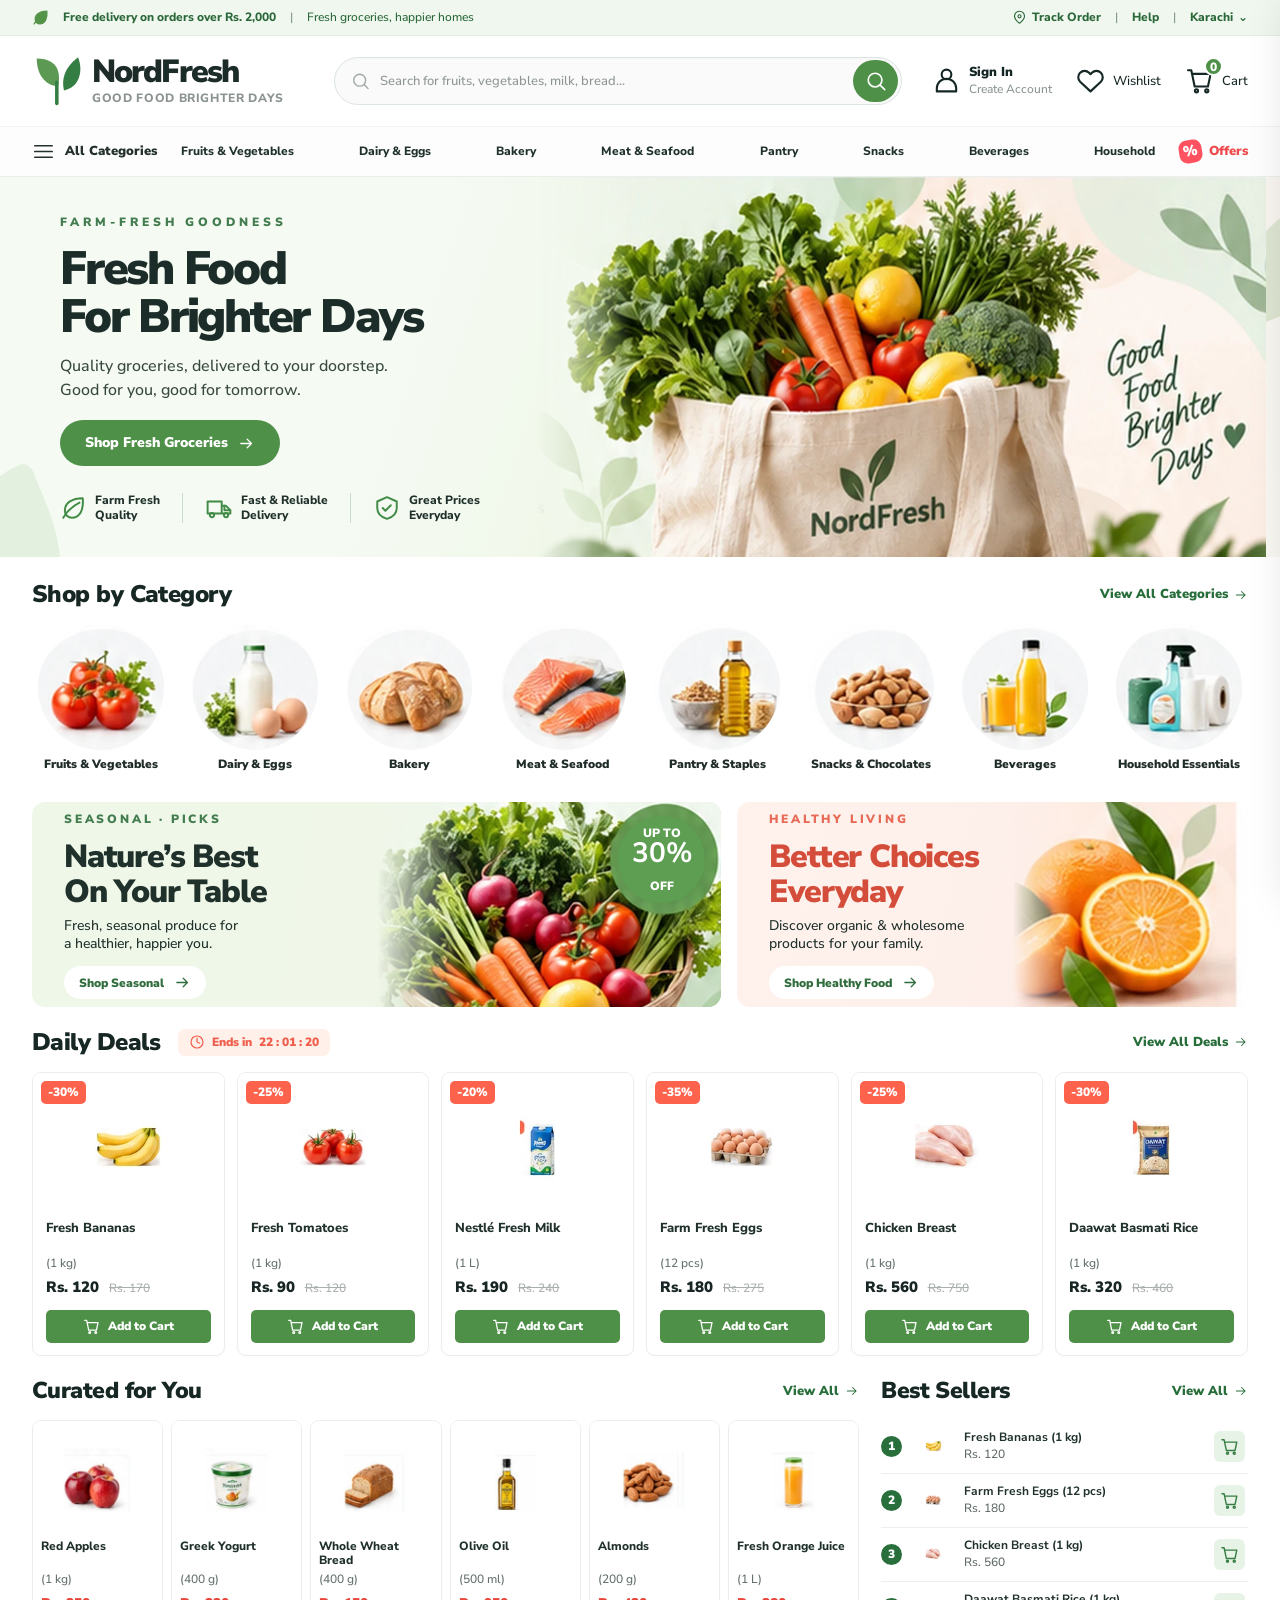
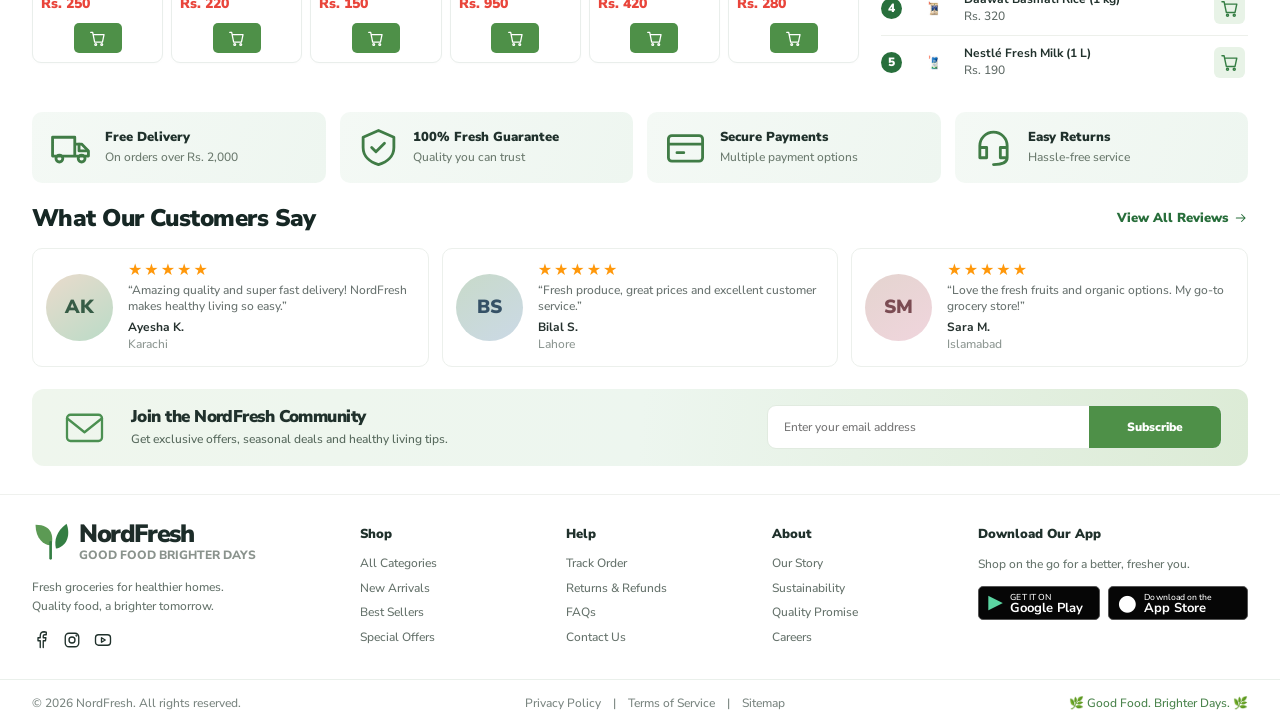
==== index.html @ 6bc69e25 "Add NordFresh polished 3-page storefront with assets" ====
<!DOCTYPE html>

<html lang="en">
<head>
<meta charset="utf-8"/>
<meta content="width=device-width, initial-scale=1" name="viewport"/>
<meta content="#f8fbf7" name="theme-color"/>
<meta content="NordFresh — beautifully fresh groceries for brighter days. A responsive grocery store homepage demo." name="description"/>
<title>NordFresh — Good Food, Brighter Days</title>
<link href="https://fonts.googleapis.com" rel="preconnect"/>
<link crossorigin="" href="https://fonts.gstatic.com" rel="preconnect"/>
<link href="https://fonts.googleapis.com/css2?family=Nunito+Sans:wght@400;500;600;700;800;900&amp;display=swap" rel="stylesheet"/>
<link as="image" href="assets/hero-produce.webp" rel="preload" type="image/webp"/>
<link href="styles.css" rel="stylesheet"/>
<script defer="" src="catalog.js"></script><script defer="" src="app.js"></script>
<link href="storefront.css" rel="stylesheet"/></head>
<body>
<!-- Reusable icons: no external icon library, minimal runtime weight -->
<svg aria-hidden="true" class="svg-defs" xmlns="http://www.w3.org/2000/svg">
<symbol id="i-leaf" viewbox="0 0 24 24"><path d="M21 3c-9.5 0-16.5 4-16.5 11.5A6.5 6.5 0 0 0 11 21C18.5 21 22 13.5 21 3Z"></path><path d="M3 21c4-7 9-11 15-14"></path></symbol>
<symbol id="i-search" viewbox="0 0 24 24"><circle cx="11" cy="11" r="7.5"></circle><path d="m16.5 16.5 5 5"></path></symbol>
<symbol id="i-cart" viewbox="0 0 24 24"><path d="M2.5 3.5h2.7L8 17h11l2.2-10.5H5.9"></path><circle cx="9.5" cy="20.5" r="1.3"></circle><circle cx="18" cy="20.5" r="1.3"></circle></symbol>
<symbol id="i-user" viewbox="0 0 24 24"><circle cx="12" cy="7" r="4"></circle><path d="M4 21v-2.5a8 8 0 0 1 16 0V21H4Z"></path></symbol>
<symbol id="i-pin" viewbox="0 0 24 24"><path d="M20 10c0 5-8 11.5-8 11.5S4 15 4 10a8 8 0 1 1 16 0Z"></path><circle cx="12" cy="10" r="2.5"></circle></symbol>
<symbol id="i-heart" viewbox="0 0 24 24"><path d="M20.6 5.6a5.2 5.2 0 0 0-7.4 0L12 6.8l-1.2-1.2a5.2 5.2 0 0 0-7.4 7.4L12 21l8.6-8a5.2 5.2 0 0 0 0-7.4Z"></path></symbol>
<symbol id="i-menu" viewbox="0 0 24 24"><path d="M3 6h18M3 12h18M3 18h18"></path></symbol>
<symbol id="i-truck" viewbox="0 0 24 24"><path d="M1.5 6h13v11h-13zM14.5 10h4l4 4v3h-8z"></path><circle cx="5.5" cy="18.5" r="2"></circle><circle cx="18.5" cy="18.5" r="2"></circle><path d="M17 10v4h5"></path></symbol>
<symbol id="i-shield" viewbox="0 0 24 24"><path d="M12 2 21 6v6c0 5-3.8 8.5-9 10-5.2-1.5-9-5-9-10V6Z"></path><path d="m8 12 2.5 2.5 5-5"></path></symbol>
<symbol id="i-credit" viewbox="0 0 24 24"><rect height="15" rx="2" width="20" x="2" y="5"></rect><path d="M2 10h20m-15 5h4"></path></symbol>
<symbol id="i-headset" viewbox="0 0 24 24"><path d="M4 13V11a8 8 0 0 1 16 0v2M4 13v5h4v-6H5a1 1 0 0 0-1 1ZM20 13v5h-4v-6h3a1 1 0 0 1 1 1ZM20 18c0 3-4 4-8 4"></path></symbol>
<symbol id="i-clock" viewbox="0 0 24 24"><circle cx="12" cy="12" r="9"></circle><path d="M12 6v6l4 2"></path></symbol>
<symbol id="i-mail" viewbox="0 0 24 24"><rect height="15" rx="2" width="20" x="2" y="5"></rect><path d="m2 7 10 8 10-8"></path></symbol>
<symbol id="i-arrow" viewbox="0 0 24 24"><path d="M4 12h15m-6-6 6 6-6 6"></path></symbol>
<symbol id="i-close" viewbox="0 0 24 24"><path d="M5 5 19 19M19 5 5 19"></path></symbol>
<symbol id="i-minus" viewbox="0 0 24 24"><path d="M5 12h14"></path></symbol>
<symbol id="i-plus" viewbox="0 0 24 24"><path d="M5 12h14M12 5v14"></path></symbol>
<symbol id="i-facebook" viewbox="0 0 24 24"><path d="M15 22v-9h3l.5-4H15V6.8c0-1.2.4-1.8 1.9-1.8H19V1.4A23 23 0 0 0 16.2 1C13 1 11 2.9 11 6.5V9H8v4h3v9"></path></symbol>
<symbol id="i-instagram" viewbox="0 0 24 24"><rect height="18" rx="5" width="18" x="3" y="3"></rect><circle cx="12" cy="12" r="4"></circle><circle cx="18" cy="6" r=".6"></circle></symbol>
<symbol id="i-play" viewbox="0 0 24 24"><rect height="14" rx="4" width="20" x="2" y="5"></rect><path d="m10 9 5 3-5 3Z"></path></symbol>
<symbol id="i-grid" viewbox="0 0 24 24"><rect height="7" rx="1" width="7" x="3" y="3"></rect><rect height="7" rx="1" width="7" x="14" y="3"></rect><rect height="7" rx="1" width="7" x="3" y="14"></rect><rect height="7" rx="1" width="7" x="14" y="14"></rect></symbol><symbol id="i-list" viewbox="0 0 24 24"><path d="M8 6h13M8 12h13M8 18h13M3 6h.1M3 12h.1M3 18h.1"></path></symbol><symbol id="i-filter" viewbox="0 0 24 24"><path d="M4 6h16M7 12h10M10 18h4"></path></symbol><symbol id="i-chevron" viewbox="0 0 24 24"><path d="m9 6 6 6-6 6"></path></symbol><symbol id="i-star" viewbox="0 0 24 24"><path d="m12 2 3.1 6.3 7 1-5.1 5 1.2 7-6.2-3.3-6.2 3.3 1.2-7-5.1-5 7-1Z"></path></symbol><symbol id="i-check" viewbox="0 0 24 24"><path d="m4 12 5 5L20 6"></path></symbol><symbol id="i-package" viewbox="0 0 24 24"><path d="m3 7 9-4 9 4v10l-9 4-9-4V7Zm0 0 9 4 9-4m-9 4v10"></path></symbol><symbol id="i-share" viewbox="0 0 24 24"><circle cx="18" cy="5" r="2"></circle><circle cx="6" cy="12" r="2"></circle><circle cx="18" cy="19" r="2"></circle><path d="m8 11 8-5M8 13l8 5"></path></symbol><symbol id="i-sparkle" viewbox="0 0 24 24"><path d="m12 2 1.8 6.2L20 10l-6.2 1.8L12 18l-1.8-6.2L4 10l6.2-1.8L12 2Zm7 13 .9 2.1L22 18l-2.1.9L19 21l-.9-2.1L16 18l2.1-.9Z"></path></symbol><symbol id="i-rotate" viewbox="0 0 24 24"><path d="M20 7V3l-3 3a9 9 0 1 0 3 7M20 3v6h-6"></path></symbol></svg>
<a class="skip-link" href="#main">Skip to main content</a>
<div class="announcement">
<div class="wrap announcement-inner">
<div class="announce-message"><svg class="ico leaf-solid"><use href="#i-leaf"></use></svg><strong>Free delivery on orders over Rs. 2,000</strong><span class="top-divider">|</span><span class="announcement-extra">Fresh groceries, happier homes</span></div>
<div class="announce-links"><a data-demo="Order tracking" href="#"> <svg class="ico small"><use href="#i-pin"></use></svg> Track Order</a><span>|</span><a data-demo="Help centre" href="#">Help</a><span>|</span><button class="text-control" id="cityButton" type="button">Karachi <span aria-hidden="true">⌄</span></button></div>
</div>
</div>
<header class="site-header" id="top">
<div class="wrap main-header">
<a aria-label="NordFresh home" class="brand" href="index.html">
<span aria-hidden="true" class="brand-symbol"><svg class="brand-leaf one" viewbox="0 0 44 44"><path d="M4 3C24 3 24 18 22 26 15 27 4 20 4 3Z" fill="#5c9a54"></path><path d="M39 2C27 11 25 21 27 30 39 28 44 15 39 2Z" fill="#347e43"></path><path d="M21 23v18" stroke="#347e43" stroke-linecap="round" stroke-width="3"></path></svg></span>
<span class="brand-type"><span class="brand-name">Nord<span>Fresh</span></span><small>GOOD FOOD BRIGHTER DAYS</small></span>
</a>
<form class="header-search" id="searchForm" role="search"><svg class="ico search-prefix"><use href="#i-search"></use></svg><input aria-label="Search products" autocomplete="off" id="searchInput" placeholder="Search for fruits, vegetables, milk, bread..." type="search"/><button aria-label="Search" type="submit"><svg class="ico"><use href="#i-search"></use></svg></button></form>
<div class="header-actions">
<button class="account-action" data-demo="Sign in" type="button"><svg class="ico"><use href="#i-user"></use></svg><span><strong>Sign In</strong><small>Create Account</small></span></button>
<button class="account-action wishlist-action" id="wishlistButton" type="button"><svg class="ico"><use href="#i-heart"></use></svg><span>Wishlist</span></button>
<button aria-label="Open shopping cart" class="account-action cart-action" id="openCart" type="button"><span class="cart-icon-wrap"><svg class="ico"><use href="#i-cart"></use></svg><span class="cart-count" id="cartCount">0</span></span><span>Cart</span></button>
</div>
</div>
<nav aria-label="Main navigation" class="nav-strip">
<div class="wrap nav-content">
<button aria-expanded="false" class="nav-category" id="categoryToggle" type="button"><svg class="ico"><use href="#i-menu"></use></svg> All Categories</button>
<div class="nav-links"><a href="shop.html?category=fruits">Fruits &amp; Vegetables</a><a href="shop.html?category=dairy">Dairy &amp; Eggs</a><a href="shop.html?category=bakery">Bakery</a><a href="shop.html?category=seafood">Meat &amp; Seafood</a><a href="shop.html?category=pantry">Pantry</a><a href="shop.html?category=snacks">Snacks</a><a href="shop.html?category=beverages">Beverages</a><a href="shop.html?category=household">Household</a></div>
<a class="offers-link" href="shop.html?sort=discount"><span class="offer-flower">%</span> Offers</a>
</div>
<div class="category-popover wrap" hidden="" id="categoryPopover"><div class="popover-list" id="popoverCategoryList"></div></div>
</nav>
</header>
<main id="main">
<section aria-label="Fresh groceries delivered to your door" class="hero">
<div class="wrap hero-inner">
<div aria-hidden="true" class="hero-decoration decoration-left"></div>
<div class="hero-copy"><p class="eyebrow">FARM-FRESH GOODNESS</p><h1>Fresh Food<br/>For Brighter Days</h1><p class="hero-description">Quality groceries, delivered to your doorstep.<br/>Good for you, good for tomorrow.</p><a class="btn btn-primary hero-cta" href="shop.html">Shop Fresh Groceries <svg class="ico"><use href="#i-arrow"></use></svg></a>
<div class="hero-benefits"><div><svg class="ico green"><use href="#i-leaf"></use></svg><span>Farm Fresh<br/>Quality</span></div><div><svg class="ico green"><use href="#i-truck"></use></svg><span>Fast &amp; Reliable<br/>Delivery</span></div><div><svg class="ico green"><use href="#i-shield"></use></svg><span>Great Prices<br/>Everyday</span></div></div>
</div>
<div class="hero-photo"><img alt="Reusable NordFresh grocery bag overflowing with fresh vegetables and fruits" decoding="async" fetchpriority="high" height="556" src="assets/hero-produce.webp" width="1102"/></div>
<div aria-hidden="true" class="hero-decoration decoration-right"></div>
</div>
</section>
<section class="section categories-section wrap reveal" id="categories"><div class="section-title"><h2>Shop by Category</h2><a class="view-all" href="shop.html" id="viewCategories">View All Categories <svg class="ico"><use href="#i-arrow"></use></svg></a></div><div class="categories-grid" id="categoriesGrid"></div></section>
<section aria-label="Special offers" class="wrap promo-grid section reveal">
<a class="promo promo-seasonal" data-filter="vegetables" href="shop.html?category=fruits"><div class="promo-words"><span class="eyebrow">SEASONAL · PICKS</span><h2>Nature’s Best<br/>On Your Table</h2><p>Fresh, seasonal produce for<br/>a healthier, happier you.</p><span class="btn btn-light">Shop Seasonal <svg class="ico"><use href="#i-arrow"></use></svg></span></div><img alt="Basket of fresh vegetables" decoding="async" height="364" loading="lazy" src="assets/promo-greens.webp" width="548"/><span class="discount-seal">UP TO<br/><strong>30%</strong><br/>OFF</span></a>
<a class="promo promo-healthy" data-filter="fruits" href="shop.html?category=fruits"><div class="promo-words"><span class="eyebrow">HEALTHY LIVING</span><h2>Better Choices<br/>Everyday</h2><p>Discover organic &amp; wholesome<br/>products for your family.</p><span class="btn btn-light">Shop Healthy Food <svg class="ico"><use href="#i-arrow"></use></svg></span></div><img alt="Fresh oranges with leaves" decoding="async" height="342" loading="lazy" src="assets/promo-citrus.webp" width="364"/></a>
</section>
<section class="wrap section deals-section reveal" id="deals"><div class="section-title deals-title"><div class="title-with-timer"><h2>Daily Deals</h2><span class="countdown"><svg class="ico"><use href="#i-clock"></use></svg> Ends in <span id="timer">12 : 34 : 56</span></span></div><a class="view-all" href="shop.html?sort=discount" id="showAllDeals">View All Deals <svg class="ico"><use href="#i-arrow"></use></svg></a></div><p class="search-feedback" hidden="" id="searchFeedback" role="status"></p><div class="products-grid" id="dealsGrid"></div><div class="empty-state" hidden="" id="noDeals">No products found. Try a different search or category.</div></section>
<section class="wrap section discovery-section reveal" id="featured"><div class="recommended-column"><div class="section-title"><h2>Curated for You</h2><a class="view-all" href="shop.html?sort=popular" id="showAllRecommended">View All <svg class="ico"><use href="#i-arrow"></use></svg></a></div><div class="recommended-grid" id="recommendedGrid"></div></div><div class="sellers-column"><div class="section-title"><h2>Best Sellers</h2><a class="view-all" href="#featured">View All <svg class="ico"><use href="#i-arrow"></use></svg></a></div><div class="seller-list" id="bestSellers"></div></div></section>
<section aria-label="Why shop with us" class="wrap features-grid section reveal"><div class="feature"><svg class="ico"><use href="#i-truck"></use></svg><div><strong>Free Delivery</strong><span>On orders over Rs. 2,000</span></div></div><div class="feature"><svg class="ico"><use href="#i-shield"></use></svg><div><strong>100% Fresh Guarantee</strong><span>Quality you can trust</span></div></div><div class="feature"><svg class="ico"><use href="#i-credit"></use></svg><div><strong>Secure Payments</strong><span>Multiple payment options</span></div></div><div class="feature"><svg class="ico"><use href="#i-headset"></use></svg><div><strong>Easy Returns</strong><span>Hassle-free service</span></div></div></section>
<section class="wrap section reviews-section reveal"><div class="section-title"><h2>What Our Customers Say</h2><a class="view-all" data-demo="Reviews" href="#reviews">View All Reviews <svg class="ico"><use href="#i-arrow"></use></svg></a></div><div class="reviews-grid" id="reviews"><article class="review-card"><div class="review-avatar avatar-one">AK</div><div><div aria-label="5 out of 5 stars" class="stars">★★★★★</div><p>“Amazing quality and super fast delivery! NordFresh makes healthy living so easy.”</p><strong>Ayesha K.</strong><small>Karachi</small></div></article><article class="review-card"><div class="review-avatar avatar-two">BS</div><div><div aria-label="5 out of 5 stars" class="stars">★★★★★</div><p>“Fresh produce, great prices and excellent customer service.”</p><strong>Bilal S.</strong><small>Lahore</small></div></article><article class="review-card"><div class="review-avatar avatar-three">SM</div><div><div aria-label="5 out of 5 stars" class="stars">★★★★★</div><p>“Love the fresh fruits and organic options. My go-to grocery store!”</p><strong>Sara M.</strong><small>Islamabad</small></div></article></div></section>
<section aria-labelledby="subscribeHeading" class="wrap subscribe-section section reveal"><div class="subscribe-illustration"><svg class="ico"><use href="#i-mail"></use></svg></div><div class="subscribe-text"><h2 id="subscribeHeading">Join the NordFresh Community</h2><p>Get exclusive offers, seasonal deals and healthy living tips.</p></div><form class="subscribe-form" id="newsletterForm"><label class="sr-only" for="newsletterEmail">Your email address</label><input id="newsletterEmail" placeholder="Enter your email address" required="" type="email"/><button class="btn btn-primary" type="submit">Subscribe</button></form></section>
</main>
<footer class="site-footer"><div class="wrap footer-main"><div class="footer-about"><a class="brand footer-brand" href="index.html"><span aria-hidden="true" class="brand-symbol"><svg viewbox="0 0 44 44"><path d="M4 3C24 3 24 18 22 26 15 27 4 20 4 3Z" fill="#5c9a54"></path><path d="M39 2C27 11 25 21 27 30 39 28 44 15 39 2Z" fill="#347e43"></path><path d="M21 23v18" stroke="#347e43" stroke-linecap="round" stroke-width="3"></path></svg></span><span class="brand-type"><span class="brand-name">Nord<span>Fresh</span></span><small>GOOD FOOD BRIGHTER DAYS</small></span></a><p>Fresh groceries for healthier homes.<br/>Quality food, a brighter tomorrow.</p><div class="social-links"><a aria-label="Facebook" data-demo="Facebook" href="#"><svg class="ico"><use href="#i-facebook"></use></svg></a><a aria-label="Instagram" data-demo="Instagram" href="#"><svg class="ico"><use href="#i-instagram"></use></svg></a><a aria-label="YouTube" data-demo="YouTube" href="#"><svg class="ico"><use href="#i-play"></use></svg></a></div></div><div class="footer-col"><h3>Shop</h3><a href="shop.html">All Categories</a><a href="shop.html">New Arrivals</a><a href="shop.html">Best Sellers</a><a href="shop.html">Special Offers</a></div><div class="footer-col"><h3>Help</h3><a data-demo="Track order" href="#">Track Order</a><a data-demo="Returns and refunds" href="#">Returns &amp; Refunds</a><a data-demo="FAQs" href="#">FAQs</a><a data-demo="Contact" href="#">Contact Us</a></div><div class="footer-col"><h3>About</h3><a data-demo="Our story" href="#">Our Story</a><a data-demo="Sustainability" href="#">Sustainability</a><a data-demo="Quality promise" href="#">Quality Promise</a><a data-demo="Careers" href="#">Careers</a></div><div class="footer-col footer-app"><h3>Download Our App</h3><p>Shop on the go for a better, fresher you.</p><div class="store-badges"><a data-demo="Google Play" href="#"><span class="badge-play">▶</span><span><small>GET IT ON</small><strong>Google Play</strong></span></a><a data-demo="App Store" href="#"><span class="badge-apple">●</span><span><small>Download on the</small><strong>App Store</strong></span></a></div></div></div><div class="footer-bottom"><div class="wrap"><span>© 2026 NordFresh. All rights reserved.</span><div><a data-demo="Privacy policy" href="#">Privacy Policy</a><span>|</span><a data-demo="Terms of service" href="#">Terms of Service</a><span>|</span><a data-demo="Sitemap" href="#">Sitemap</a></div><span class="footer-tagline">🌿 Good Food. Brighter Days. 🌿</span></div></div></footer>
<nav aria-label="Quick navigation" class="mobile-bottom-nav"><a href="index.html"><svg class="ico"><use href="#i-leaf"></use></svg><span>Home</span></a><a href="shop.html"><svg class="ico"><use href="#i-menu"></use></svg><span>Shop</span></a><button id="mobileCart" type="button"><svg class="ico"><use href="#i-cart"></use></svg><span>Cart</span></button><button data-demo="Account" type="button"><svg class="ico"><use href="#i-user"></use></svg><span>Account</span></button></nav>
<div class="drawer-overlay" hidden="" id="cartBackdrop"></div>
<aside aria-hidden="true" aria-labelledby="cartDrawerTitle" aria-modal="true" class="cart-drawer" id="cartDrawer" role="dialog"><div class="drawer-header"><h2 id="cartDrawerTitle">Your Cart <span id="drawerCount">(0)</span></h2><button aria-label="Close cart" id="closeCart" type="button"><svg class="ico"><use href="#i-close"></use></svg></button></div><div class="drawer-items" id="cartItems"></div><div class="drawer-footer"><div class="subtotal"><span>Subtotal</span><strong id="cartSubtotal">Rs. 0</strong></div><p>Shipping calculated at checkout.</p><button class="btn btn-primary" id="checkoutButton" type="button">Proceed to Checkout <svg class="ico"><use href="#i-arrow"></use></svg></button></div></aside>
<div aria-live="polite" class="toast" id="toast" role="status"></div>
</body>
</html>
---- styles.css ----
:root{--green:#4e9048;--green-dark:#276d39;--deep:#142724;--text:#20312c;--muted:#67726e;--line:#e7ece8;--mint:#edf7ee;--pale:#f5faf4;--orange:#ec5945;--shadow:0 5px 22px rgba(22,48,33,.055);--radius:12px;--wrap:1340px}
*,*::before,*::after{box-sizing:border-box}html{scroll-behavior:smooth;scroll-padding-top:125px}body{margin:0;font-family:'Nunito Sans',Inter,ui-sans-serif,system-ui,-apple-system,'Segoe UI',sans-serif;color:var(--text);background:#fff;font-size:14px;font-weight:500;line-height:1.4;-webkit-font-smoothing:antialiased}img,svg{display:block}img{max-width:100%;height:auto}a{text-decoration:none;color:inherit}button,input{font:inherit}button{cursor:pointer}button:disabled{cursor:not-allowed;opacity:.6}a,button,input{-webkit-tap-highlight-color:transparent}a:focus-visible,button:focus-visible,input:focus-visible{outline:3px solid #8bbd83;outline-offset:3px}h1,h2,h3,p{margin:0}h1,h2,h3{line-height:1.13}h2{letter-spacing:-.55px}.wrap{width:min(var(--wrap),calc(100% - 64px));margin-inline:auto}.svg-defs{position:absolute;width:0;height:0;overflow:hidden}.ico{width:22px;height:22px;fill:none;stroke:currentColor;stroke-width:1.8;stroke-linecap:round;stroke-linejoin:round;flex-shrink:0}.ico.small{width:15px;height:15px}.sr-only{position:absolute!important;width:1px!important;height:1px!important;padding:0!important;margin:-1px!important;overflow:hidden!important;clip:rect(0,0,0,0)!important;white-space:nowrap!important;border:0!important}.skip-link{position:absolute;left:12px;top:-80px;background:white;color:var(--green-dark);padding:10px;z-index:120}.skip-link:focus{top:12px}.btn{display:inline-flex;align-items:center;justify-content:center;gap:10px;min-height:42px;padding:10px 18px;border:0;border-radius:10px;font-size:14px;font-weight:900;transition:background .22s,transform .22s,box-shadow .22s;white-space:nowrap}.btn:hover{transform:translateY(-2px);box-shadow:0 7px 19px #347e4325}.btn .ico{width:17px;height:17px}.btn-primary{background:var(--green);color:white}.btn-primary:hover{background:#367a3b}.btn-light{background:#fff;color:#316d3d}.btn-light:hover{background:#f6fff4}.section{margin-top:22px}.section-title{display:flex;align-items:center;justify-content:space-between;gap:15px;margin-bottom:16px}.section-title h2{font-size:24px;font-weight:900;color:#162724}.view-all{display:inline-flex;align-items:center;gap:6px;font-size:13px;font-weight:900;color:#286e3b;white-space:nowrap}.view-all:hover{color:var(--orange)}.view-all .ico{width:14px;height:14px}
/* Slim announcement bar */
.announcement{background:#eff7ee;border-bottom:1px solid #e3eee3;color:#2b6839;font-size:12px;min-height:35px}.announcement-inner{min-height:35px;display:flex;align-items:center;justify-content:space-between;gap:15px}.announce-message,.announce-links{display:flex;align-items:center;gap:14px}.announcement .ico.leaf-solid{fill:#549448;stroke:#549448;width:17px;height:17px}.announce-message strong{font-weight:800}.top-divider,.announce-links>span{color:#81958a}.announce-links a,.announce-links button{display:inline-flex;align-items:center;gap:5px;font-size:12px;font-weight:800}.announce-links a:hover{color:#103d21}.text-control{padding:0;border:0;background:none;color:inherit}
/* Header */
.site-header{position:relative;z-index:20;background:#fff}.main-header{display:grid;grid-template-columns:272px minmax(280px,1fr) 316px;align-items:center;gap:30px;min-height:90px}.brand{display:inline-flex;align-items:center;gap:8px;white-space:nowrap;max-width:max-content}.brand-symbol{display:block;width:52px;height:52px;flex:0 0 52px}.brand-symbol svg{width:100%;height:100%}.brand-type{display:flex;flex-direction:column;gap:2px}.brand-name{font-weight:900;letter-spacing:-1.9px;color:#1e2c29;font-size:32px;line-height:1}.brand-name span{color:#1c2c29}.brand-type small{font-size:12px;font-weight:800;letter-spacing:.65px;color:#8a938d}.header-search{height:48px;display:flex;align-items:center;border:1px solid #dde5e0;background:#f9faf9;border-radius:30px;padding-left:16px;box-shadow:inset 0 1px 2px #00000005}.header-search:focus-within{border-color:#83b17d;box-shadow:0 0 0 3px #8bbd8325}.header-search .search-prefix{color:#a2aca6;width:19px}.header-search input{flex:1;min-width:0;width:100%;border:0;outline:0;background:transparent;padding:0 10px;color:var(--deep);font-size:13px}.header-search input::placeholder{color:#8e9693}.header-search button{width:45px;height:42px;margin-right:3px;border:0;background:var(--green);color:#fff;border-radius:25px;display:grid;place-items:center;transition:background .2s}.header-search button:hover{background:var(--green-dark)}.header-actions{display:flex;align-items:center;justify-content:flex-end;gap:24px}.account-action{display:inline-flex;align-items:center;gap:8px;border:0;background:none;color:#142725;padding:8px 0;font-size:13px;white-space:nowrap}.account-action>.ico,.cart-icon-wrap>.ico{width:29px;height:29px;stroke-width:1.75}.account-action>span:not(.cart-icon-wrap){display:flex;flex-direction:column;text-align:left;line-height:1.15}.account-action strong{font-size:13px;font-weight:900}.account-action small{font-size:12px;color:#8b9690;margin-top:3px}.cart-icon-wrap{display:block;position:relative}.cart-count{position:absolute;top:-9px;right:-9px;min-width:19px;height:19px;border-radius:50%;display:grid;place-items:center;background:var(--green);color:white;font-size:12px;font-weight:900;border:2px solid white}.nav-strip{border-top:1px solid #f0f2f0;border-bottom:1px solid #eaefeb;background:#fcfdfc}.nav-content{display:flex;align-items:center;gap:24px;min-height:49px}.nav-category{display:inline-flex;align-items:center;gap:10px;border:0;background:none;color:#25312f;font-weight:900;white-space:nowrap;padding:9px 0;font-size:13px}.nav-category .ico{width:23px;height:23px}.nav-links{display:flex;align-items:center;flex:1;justify-content:space-between;gap:14px;min-width:0;overflow:auto;scrollbar-width:none}.nav-links::-webkit-scrollbar{display:none}.nav-links a{font-size:12px;font-weight:800;white-space:nowrap}.nav-links a:hover{color:var(--green-dark)}.offers-link{font-size:13px;color:#ee4b4e;font-weight:900;display:flex;align-items:center;gap:7px;white-space:nowrap}.offer-flower{background:#ff5261;color:#fff;border-radius:35%;width:23px;height:23px;display:grid;place-items:center;font-size:15px;transform:rotate(-10deg)}.category-popover{position:absolute;left:50%;transform:translateX(-50%);top:100%;z-index:60;border:1px solid #e5ece8;box-shadow:0 22px 38px #0c30201c;background:white;border-radius:0 0 14px 14px;padding:20px}.category-popover[hidden]{display:none}.popover-list{display:grid;grid-template-columns:repeat(4,1fr);gap:10px}.popover-list button{background:#f5faf5;border:1px solid #e2eee3;border-radius:9px;padding:12px;text-align:left;font-size:13px;font-weight:800;color:#254f32;transition:background .2s}.popover-list button:hover{background:#e5f3e5}
/* Hero */
.hero{overflow:hidden;background:linear-gradient(108deg,#f5faf3 0%,#f5faf3 32%,#f0f8e8 51%,#f8f2ed 79%,#f9f8f3 100%);isolation:isolate}.hero-inner{position:relative;min-height:380px;display:flex;align-items:center}.hero-copy{position:relative;z-index:2;width:52%;padding:28px 0 25px 28px}.eyebrow{color:#437d4f;font-weight:900;letter-spacing:4px;font-size:12px}.hero h1{font-size:clamp(34px,3.65vw,55px);letter-spacing:-2.25px;line-height:1.035;font-weight:900;margin:14px 0 14px;color:#1c2d29}.hero-description{font-size:16px;line-height:1.46;color:#37483f;max-width:460px}.hero-cta{margin-top:18px;border-radius:30px;padding:12px 25px;min-height:46px}.hero-benefits{display:flex;gap:23px;margin-top:27px;align-items:center}.hero-benefits>div{display:flex;gap:9px;align-items:center;font-size:12px;line-height:1.25;font-weight:800;padding-right:22px;border-right:1px solid #cbdacb}.hero-benefits>div:last-child{border-right:0}.hero-benefits .ico{width:26px;height:26px}.hero-benefits .green{color:#418b46}.hero-photo{position:absolute;z-index:1;right:-18px;top:0;width:60%;height:100%;display:flex;align-items:center;justify-content:flex-end;overflow:hidden}.hero-photo img{width:100%;height:100%;object-fit:fill;mix-blend-mode:multiply;mask-image:linear-gradient(to right,transparent 0%,#000 13%,#000 100%)}.hero-decoration{position:absolute;z-index:0;pointer-events:none;border-radius:100% 8% 80% 10%;opacity:.23;transform:rotate(-22deg)}.decoration-left{width:120px;height:180px;left:-85px;bottom:-100px;background:#a6cf9a}.decoration-right{width:155px;height:100px;right:-123px;top:30px;background:#82b16c}
/* Categories */
.categories-section{margin-top:24px}.categories-grid{display:grid;grid-template-columns:repeat(8,minmax(0,1fr));align-items:start;gap:17px}.category-tile{border:0;background:none;color:#202c29;text-align:center;min-width:0;padding:0 3px 8px;display:flex;align-items:center;flex-direction:column;gap:8px}.category-image{width:min(100%,126px);aspect-ratio:1;border-radius:50%;background:#f2f4f2;display:grid;place-items:center;overflow:hidden;transition:transform .22s,box-shadow .22s}.category-image img{width:100%;height:100%;object-fit:cover}.category-tile:hover .category-image,.category-tile.active .category-image{transform:translateY(-4px);box-shadow:0 7px 18px #52915720}.category-tile.active .category-image{outline:3px solid #80b474;outline-offset:1px}.category-tile span:last-child{font-size:12px;font-weight:900;line-height:1.15;max-width:125px}
/* Promotional banners */
.promo-grid{display:grid;grid-template-columns:1.35fr 1fr;gap:16px}.promo{height:205px;position:relative;display:flex;align-items:center;overflow:hidden;border-radius:13px;isolation:isolate;transition:transform .24s,box-shadow .24s}.promo:hover{transform:translateY(-3px);box-shadow:var(--shadow)}.promo-seasonal{background:linear-gradient(100deg,#eef7e8 0%,#f0f7e9 52%,#c7e2bd 100%)}.promo-healthy{background:linear-gradient(105deg,#fff2ed,#fcece7)}.promo-words{position:relative;z-index:2;padding-left:32px;max-width:57%}.promo .eyebrow{font-size:12px;letter-spacing:2.8px}.promo-healthy .eyebrow{color:#e76a57}.promo h2{font-size:clamp(24px,2.5vw,36px);font-weight:900;letter-spacing:-1.2px;margin:11px 0 8px;line-height:1.08}.promo-healthy h2{color:#d44d3b}.promo p{font-size:14px;line-height:1.3}.promo .btn{min-height:32px;border-radius:40px;padding:8px 15px;margin-top:13px;font-size:12px}.promo>img{position:absolute;right:0;bottom:0;width:50%;height:100%;object-fit:cover;mask-image:linear-gradient(90deg,transparent,#000 25%);z-index:1}.promo-healthy>img{width:46%;height:100%;object-fit:cover;object-position:center}.discount-seal{position:absolute;z-index:2;right:16px;top:14px;width:87px;height:87px;border-radius:50%;background:#5d9e52;color:#fff;display:flex;flex-direction:column;align-items:center;justify-content:center;line-height:1.02;font-size:12px;font-weight:900;box-shadow:0 3px 12px #1b471d25}.discount-seal strong{font-size:28px}
/* Product cards */
.deals-title{align-items:center}.title-with-timer{display:flex;align-items:center;gap:18px}.countdown{display:inline-flex;align-items:center;gap:7px;padding:5px 11px;border-radius:7px;background:#fff0e9;color:#f05f4e;font-weight:900;font-size:12px;white-space:nowrap}.countdown .ico{width:16px;height:16px}.products-grid{display:grid;grid-template-columns:repeat(6,minmax(0,1fr));gap:12px}.product-card{position:relative;min-width:0;overflow:hidden;border:1px solid #e9eeeb;border-radius:9px;background:#fff;box-shadow:0 1px 3px #152a2105;transition:box-shadow .22s,transform .22s;display:flex;flex-direction:column}.product-card:hover{box-shadow:var(--shadow);transform:translateY(-3px)}.product-thumb{height:148px;display:flex;align-items:center;justify-content:center;position:relative;overflow:hidden;background:#fff}.product-thumb img{width:100%;height:100%;object-fit:contain;transition:transform .27s}.product-card:hover .product-thumb img{transform:scale(1.035)}.discount{position:absolute;top:8px;left:8px;border-radius:5px;background:#fd624c;color:#fff;font-size:12px;line-height:1.1;padding:5px 7px;z-index:1;font-weight:900}.product-info{padding:0 13px 12px;display:flex;flex-direction:column;flex:1}.product-info h3{font-size:13px;font-weight:800;line-height:1.22;min-height:31px}.product-info .product-unit{font-size:12px;color:#64716b;margin-top:3px}.price-row{display:flex;align-items:baseline;gap:10px;flex-wrap:wrap;margin-top:5px}.price{font-size:15px;font-weight:900;color:#172624}.old-price{font-size:12px;text-decoration:line-through;color:#a9afab}.add-button{background:var(--green);color:#fff;border:0;border-radius:5px;min-height:33px;margin-top:auto;padding:5px 8px;display:flex;align-items:center;justify-content:center;gap:8px;font-size:12px;font-weight:900;transition:background .2s}.add-button:hover{background:#2f753a}.add-button .ico{width:17px;height:17px}.product-info .price-row{margin-bottom:12px}.search-feedback{color:var(--green-dark);font-size:13px;font-weight:800;margin:-4px 0 12px}.empty-state{padding:45px 20px;background:#f3f8f2;border-radius:10px;color:#5a7060;text-align:center}.empty-state[hidden],.search-feedback[hidden]{display:none}
/* Curated products and sellers */
.discovery-section{display:grid;grid-template-columns:minmax(0,2.12fr) minmax(260px,.94fr);gap:22px}.discovery-section .section-title h2{font-size:23px}.recommended-grid{display:grid;grid-template-columns:repeat(6,minmax(0,1fr));gap:8px}.product-card.compact .product-thumb{height:118px}.product-card.compact .product-info{padding:0 8px 9px}.product-card.compact .product-info h3{font-size:12px;min-height:29px}.product-card.compact .product-info .price-row{margin:6px 0 10px}.product-card.compact .price{color:#e9453b;font-size:14px}.product-card.compact .add-button{min-height:30px;width:48px;margin:auto auto 0}.product-card.compact .add-button span{display:none}.seller-list{display:flex;flex-direction:column}.seller-row{display:grid;grid-template-columns:22px 47px minmax(0,1fr) 34px;align-items:center;gap:7px;border-bottom:1px solid #edf0eb;padding:3px 0}.seller-row:last-child{border-bottom:0}.seller-rank{width:21px;height:21px;border-radius:50%;display:grid;place-items:center;font-size:12px;font-weight:900;color:white;background:#286f3c}.seller-row img{width:47px;height:47px;object-fit:contain}.seller-row strong{display:block;font-size:12px;line-height:1.2}.seller-row small{display:block;font-size:12px;color:#5f6a66;margin-top:2px}.seller-row button{border:0;background:#e8f3e7;border-radius:6px;width:31px;height:31px;display:grid;place-items:center;color:#347d43;transition:background .2s}.seller-row button:hover{background:#c7e8c7}.seller-row button .ico{width:19px;height:19px}
/* Features, reviews, newsletter */
.features-grid{display:grid;grid-template-columns:repeat(4,minmax(0,1fr));gap:14px;margin-top:23px}.feature{background:linear-gradient(110deg,#f4f9f5,#eef6f0);display:flex;align-items:center;gap:14px;padding:15px 18px;min-height:67px;border-radius:10px}.feature>.ico{width:41px;height:41px;stroke:#407c46;stroke-width:1.65}.feature strong,.feature span{display:block}.feature strong{font-size:13px;font-weight:900}.feature span{font-size:12px;color:#6a796d;margin-top:3px}.reviews-grid{display:grid;grid-template-columns:repeat(3,minmax(0,1fr));gap:13px}.review-card{border:1px solid #ecf0ec;border-radius:10px;display:flex;align-items:center;gap:15px;padding:13px;min-width:0;min-height:100px}.review-avatar{flex:0 0 67px;width:67px;height:67px;display:grid;place-items:center;border-radius:50%;font-size:19px;font-weight:900;color:#365c46;background:linear-gradient(145deg,#eadbcc,#badbc7)}.avatar-two{background:linear-gradient(145deg,#c8dac9,#cbd9e6);color:#355166}.avatar-three{background:linear-gradient(145deg,#e4d4cf,#f0d5dd);color:#7b4c53}.stars{color:#ff980b;letter-spacing:2px;font-size:16px;line-height:1}.review-card p{font-size:12px;color:#68726f;line-height:1.3;margin:5px 0}.review-card strong{display:block;font-size:12px;color:#25312e}.review-card small{display:block;font-size:12px;color:#8c9691}.subscribe-section{display:flex;align-items:center;gap:20px;border-radius:12px;padding:14px 26px;background:linear-gradient(96deg,#eff6ed,#edf6ef,#dcebd6);margin-top:22px;margin-bottom:28px;min-height:77px}.subscribe-illustration .ico{width:53px;height:42px;stroke:#4b9051;stroke-width:1.3}.subscribe-text{min-width:0;flex:1}.subscribe-text h2{font-size:17px;font-weight:900}.subscribe-text p{font-size:12px;color:#56685c;margin-top:5px}.subscribe-form{display:flex;width:min(455px,43%);border-radius:9px;background:#fff;overflow:hidden;border:1px solid #e1ebe0;min-height:43px}.subscribe-form input{flex:1;min-width:0;border:0;outline:0;padding:0 16px;background:transparent;font-size:12px}.subscribe-form .btn{border-radius:0;min-width:132px;font-size:12px}
/* Footer */
.site-footer{border-top:1px solid #eff1ee;background:#fff}.footer-main{display:grid;grid-template-columns:1.62fr .95fr .95fr .95fr 1.45fr;gap:33px;padding-top:27px;padding-bottom:26px}.footer-brand .brand-symbol{width:39px;height:39px;flex-basis:39px}.footer-brand .brand-name{font-size:25px;letter-spacing:-1.4px}.footer-brand .brand-type small{font-size:12px;letter-spacing:0;line-height:1}.footer-about p,.footer-app p{font-size:12px;line-height:1.55;color:#65736b;margin:12px 0}.social-links{display:flex;align-items:center;gap:13px;margin-top:16px}.social-links .ico{width:18px;height:18px}.social-links a:hover{color:var(--green)}.footer-col h3{font-size:13px;font-weight:900;margin:5px 0 14px}.footer-col>a{display:block;font-size:12px;line-height:1.45;margin-bottom:7px;color:#64716a}.footer-col>a:hover{color:#2c8539}.store-badges{display:flex;gap:8px;align-items:center;margin-top:10px}.store-badges a{background:#060606;color:white;border-radius:5px;border:1px solid #555;padding:4px 9px;display:flex;align-items:center;gap:7px;line-height:1.0}.store-badges a span:last-child{display:flex;flex-direction:column}.store-badges a small{font-size:12px;transform:scale(.72);transform-origin:left;min-width:80px;height:11px;white-space:nowrap}.store-badges a strong{font-size:13px;white-space:nowrap}.badge-play{font-size:19px;color:#5bd5a2}.badge-apple{font-size:22px}.footer-bottom{border-top:1px solid #eaf0eb}.footer-bottom>.wrap{display:flex;align-items:center;justify-content:space-between;gap:15px;padding-top:15px;padding-bottom:15px;font-size:12px;color:#7a8580}.footer-bottom>.wrap>div{display:flex;gap:12px}.footer-bottom a:hover{color:#357c40}.footer-tagline{color:#49834b;white-space:nowrap}
/* Mobile cart, toast */
.mobile-bottom-nav{display:none}.drawer-overlay{position:fixed;inset:0;background:#0e221a85;z-index:75;opacity:0;transition:opacity .25s}.drawer-overlay.open{opacity:1}.drawer-overlay[hidden]{display:none}.cart-drawer{position:fixed;top:0;right:0;bottom:0;width:min(420px,100%);z-index:80;background:white;transform:translateX(105%);transition:transform .26s ease;box-shadow:-12px 0 40px #0002;display:flex;flex-direction:column}.cart-drawer.open{transform:translateX(0)}.drawer-header{padding:21px;border-bottom:1px solid var(--line);display:flex;justify-content:space-between;align-items:center}.drawer-header h2{font-size:21px}.drawer-header button{border:0;background:#eef6ef;width:36px;height:36px;display:grid;place-items:center;border-radius:50%}.drawer-items{padding:12px 19px;overflow:auto;flex:1}.cart-empty{padding:50px 10px;text-align:center;color:#708076}.cart-empty .ico{width:50px;height:50px;margin:0 auto 15px;color:#78a87e}.cart-line{display:grid;grid-template-columns:62px 1fr auto;align-items:center;gap:10px;padding:12px 0;border-bottom:1px solid var(--line)}.cart-line>img{width:62px;height:62px;object-fit:contain}.cart-line strong{font-size:13px}.cart-line small{display:block;color:#63776b;margin:4px 0}.cart-line-total{font-size:13px;font-weight:900;align-self:start}.qty-controls{display:inline-flex;align-items:center;gap:12px}.qty-controls button{width:26px;height:26px;border:1px solid #dce7dd;background:#f6faf5;border-radius:5px;display:grid;place-items:center}.qty-controls .ico{width:14px;height:14px}.qty-controls span{font-size:13px;font-weight:900}.drawer-footer{padding:19px;border-top:1px solid var(--line)}.subtotal{display:flex;justify-content:space-between;font-size:16px;font-weight:900}.drawer-footer p{font-size:12px;color:#78837d;margin:8px 0 16px}.drawer-footer .btn{width:100%}.toast{position:fixed;z-index:110;right:24px;bottom:24px;max-width:min(420px,calc(100% - 32px));pointer-events:none;opacity:0;transform:translateY(15px);transition:opacity .2s,transform .2s;border-radius:9px;padding:13px 19px;box-shadow:0 9px 35px #1e46282f;background:#244e33;color:white;font-size:13px;font-weight:800}.toast.show{opacity:1;transform:translateY(0)}
/* Progressive movement; never gate initial content on JS */
@media (prefers-reduced-motion:no-preference){.reveal{animation:fade-up .65s ease both;animation-timeline:view();animation-range:entry 0% entry 25%}@keyframes fade-up{from{opacity:.6;transform:translateY(11px)}to{opacity:1;transform:none}}}
/* Responsive */
@media(max-width:1160px){.wrap{width:min(var(--wrap),calc(100% - 40px))}.main-header{grid-template-columns:225px minmax(240px,1fr) 260px;gap:15px}.brand-name{font-size:28px}.brand-symbol{width:43px;height:43px;flex-basis:43px}.header-actions{gap:13px}.nav-content{gap:17px}.nav-links{gap:17px}.hero-copy{width:54%}.hero-benefits{gap:12px}.hero-benefits>div{padding-right:12px}.hero-photo{width:58%}.product-thumb{height:127px}.discovery-section{grid-template-columns:2fr .9fr}.recommended-grid{grid-template-columns:repeat(3,1fr)}.product-card.compact .product-thumb{height:135px}.promo h2{font-size:28px}.footer-main{gap:17px}}
@media(max-width:900px){.main-header{grid-template-columns:200px minmax(180px,1fr) 125px;gap:12px;min-height:80px}.header-actions{gap:15px}.header-actions .account-action>span:not(.cart-icon-wrap){display:none}.account-action>.ico,.cart-icon-wrap>.ico{width:26px;height:26px}.wishlist-action{display:none}.nav-links{gap:20px}.hero-inner{min-height:335px}.hero-copy{padding-left:10px;width:60%}.hero h1{font-size:38px}.hero-description{font-size:14px}.hero-photo{width:56%;right:-65px}.hero-benefits{gap:9px;margin-top:17px}.hero-benefits>div{font-size:12px;padding-right:8px}.hero-benefits .ico{width:22px}.categories-grid{grid-template-columns:repeat(8,110px);overflow-x:auto;scroll-snap-type:x proximity;padding-bottom:9px;scrollbar-width:thin}.category-tile{scroll-snap-align:start}.products-grid{grid-template-columns:repeat(3,minmax(0,1fr))}.product-thumb{height:155px}.discovery-section{grid-template-columns:1fr}.recommended-grid{grid-template-columns:repeat(6,minmax(0,1fr))}.product-card.compact .product-thumb{height:115px}.sellers-column{margin-top:5px}.seller-list{display:grid;grid-template-columns:repeat(2,1fr);column-gap:25px}.features-grid{grid-template-columns:repeat(2,1fr)}.review-avatar{flex-basis:48px;width:48px;height:48px}.review-card{gap:8px;padding:10px}.review-card p{font-size:12px}.footer-main{grid-template-columns:2fr 1fr 1fr;row-gap:22px}.footer-app{grid-column:2 / -1}.subscribe-form{width:40%}}
@media(max-width:670px){html{scroll-padding-top:25px}.wrap{width:calc(100% - 32px)}.announcement{min-height:32px}.announcement-inner{min-height:32px;justify-content:center}.announcement-extra,.top-divider,.announce-links{display:none}.announce-message{gap:7px;font-size:12px}.site-header{position:relative}.main-header{display:grid;grid-template-columns:1fr auto;gap:10px;padding-top:12px;padding-bottom:12px}.brand-name{font-size:27px}.brand-symbol{width:41px;height:41px;flex-basis:41px}.brand-type small{font-size:12px;letter-spacing:0}.header-search{grid-row:2;grid-column:1/-1;width:100%;height:43px}.header-search button{height:37px;width:41px}.header-actions{grid-column:2;grid-row:1;gap:13px}.header-actions .account-action{padding:5px 0}.header-actions .account-action:first-child{display:none}.nav-content{min-height:42px;gap:16px}.nav-category{padding:8px 0}.nav-category .ico{width:19px}.nav-links{gap:18px}.nav-links a{font-size:12px}.offers-link{font-size:12px}.nav-strip .category-popover{width:calc(100% - 20px)}.popover-list{grid-template-columns:repeat(2,1fr)}.hero-inner{min-height:505px;display:block}.hero-copy{width:100%;padding:29px 8px 0;display:flex;align-items:flex-start;flex-direction:column}.hero .eyebrow{font-size:12px;letter-spacing:2.7px}.hero h1{font-size:clamp(34px,8.5vw,48px);letter-spacing:-1.7px;margin:10px 0}.hero-description{font-size:14px;max-width:85%}.hero-cta{margin-top:14px;min-height:39px;padding:9px 19px}.hero-benefits{position:absolute;top:407px;left:5px;right:5px;justify-content:space-between;z-index:3;background:#ffffff9e;border-radius:9px;padding:8px 9px;margin:0;gap:6px}.hero-benefits>div{gap:5px;padding-right:7px;font-size:12px}.hero-benefits .ico{width:19px;height:19px}.hero-photo{top:216px;height:239px;width:95%;right:-27px;opacity:.97}.hero-photo img{mask-image:linear-gradient(90deg,transparent,#000 9%);object-fit:fill}.categories-section{margin-top:23px}.section-title h2,.discovery-section .section-title h2{font-size:19px}.section-title{margin-bottom:13px}.view-all{font-size:12px;gap:4px}.categories-grid{grid-template-columns:repeat(8,100px);gap:9px}.category-image{width:92px}.category-tile span:last-child{font-size:12px}.promo-grid{grid-template-columns:1fr;gap:11px;margin-top:14px}.promo{height:188px}.promo-words{padding-left:19px;max-width:65%}.promo h2{font-size:25px;margin:7px 0}.promo p{font-size:12px}.promo .eyebrow{font-size:12px;letter-spacing:1.2px}.promo .btn{font-size:12px;min-height:30px;margin-top:10px}.discount-seal{width:66px;height:66px;right:12px;font-size:12px}.discount-seal strong{font-size:22px}.title-with-timer{gap:7px;flex-wrap:wrap}.countdown{font-size:12px;padding:4px 6px}.countdown .ico{width:13px}.products-grid{grid-template-columns:repeat(2,minmax(0,1fr));gap:9px}.product-thumb{height:132px}.product-info{padding:1px 9px 10px}.product-info h3{font-size:13px}.price{font-size:14px}.recommended-grid{grid-template-columns:repeat(3,minmax(0,1fr));gap:8px}.product-card.compact .product-thumb{height:97px}.product-card.compact .product-info{padding:0 6px 9px}.product-card.compact .product-info h3{font-size:12px}.product-card.compact .price{font-size:13px}.seller-list{grid-template-columns:1fr}.features-grid{grid-template-columns:repeat(2,1fr);gap:8px}.feature{padding:10px;gap:8px;min-height:77px}.feature>.ico{width:29px;height:29px}.feature strong{font-size:12px}.feature span{font-size:12px}.reviews-grid{grid-template-columns:1fr;gap:9px}.review-card{min-height:85px}.review-avatar{width:56px;height:56px;flex-basis:56px}.subscribe-section{flex-wrap:wrap;gap:10px;padding:14px;margin-top:19px;margin-bottom:18px}.subscribe-illustration .ico{width:36px;height:36px}.subscribe-text h2{font-size:15px}.subscribe-form{flex:0 0 100%;width:100%;margin-top:6px}.subscribe-form .btn{min-width:100px}.footer-main{grid-template-columns:repeat(2,1fr);gap:22px;padding-bottom:19px}.footer-about{grid-column:1/-1}.footer-col h3{margin:0 0 11px}.footer-app{grid-column:1/-1}.footer-bottom>.wrap{flex-direction:column;justify-content:center;gap:8px;text-align:center;padding-top:12px;padding-bottom:90px}.footer-tagline{display:none}.mobile-bottom-nav{position:fixed;bottom:0;left:0;right:0;display:grid;grid-template-columns:repeat(4,1fr);z-index:65;min-height:64px;box-shadow:0 -2px 12px #123a221c;border-top:1px solid #e5ede5;background:#ffffffed;backdrop-filter:blur(12px);padding-bottom:env(safe-area-inset-bottom)}.mobile-bottom-nav a,.mobile-bottom-nav button{display:flex;flex-direction:column;align-items:center;justify-content:center;gap:2px;border:0;background:none;color:#365747;font-size:12px;font-weight:900;padding:7px}.mobile-bottom-nav .ico{width:22px;height:22px}.toast{bottom:79px;right:12px}.section{margin-top:17px}}
@media(max-width:375px){.wrap{width:calc(100% - 24px)}.brand-name{font-size:24px}.brand-symbol{width:37px;height:37px;flex-basis:37px}.hero-inner{min-height:515px}.hero-benefits{top:410px}.hero-photo{top:226px}.promo h2{font-size:23px}.product-thumb{height:116px}.discount-seal{width:58px;height:58px}.promo-words{max-width:68%}}
@media(prefers-reduced-motion:reduce){*,*::before,*::after{scroll-behavior:auto!important;animation:none!important;transition:none!important}}
[hidden]{display:none!important}
---- storefront.css ----
/* NordFresh storefront extensions — shares the homepage design tokens and typography */
:root {--store-ink:#1b3029;--store-border:#e9eee9;--store-bg:#f8fbf8;--store-green:#428747;--store-peach:#fff0ea}
.product-picture-link{display:block;height:100%;width:100%}.product-picture-link img{width:100%;height:100%;object-fit:contain}
.popover-list a{background:#f5faf5;border:1px solid #e2eee3;border-radius:9px;padding:12px;text-align:left;font-size:13px;font-weight:800;color:#254f32;transition:background .2s}.popover-list a:hover{background:#e5f3e5}
.no-scroll{overflow:hidden}.store-main{overflow:clip}.store-main .breadcrumbs{display:flex;align-items:center;gap:9px;color:#76857b;font-size:12px;font-weight:800}.breadcrumbs a:hover{color:var(--green-dark)}.breadcrumbs .ico{width:13px;height:13px;color:#a7b4ac}.breadcrumbs>span{color:#36533d}.kicker{font-weight:900;font-size:12px;letter-spacing:2px;color:#4c9154;display:inline-flex;align-items:center;gap:8px}.kicker .ico{width:16px;height:16px}.shop-intro{background:linear-gradient(115deg,#f5faf3 10%,#eaf5e9 58%,#fff7ef 100%);border-bottom:1px solid #e7efe7}.shop-intro>.wrap{position:relative}.shop-intro .breadcrumbs{padding:18px 0 2px}.shop-intro-inner{min-height:258px;position:relative;display:flex;align-items:center;overflow:hidden}.shop-intro-inner>div{z-index:2;position:relative;padding:26px 12px 30px}.shop-intro h1{font-size:clamp(31px,3.1vw,44px);font-weight:900;letter-spacing:-1.7px;color:#1d382b;margin:10px 0 9px}.shop-intro p{font-size:14px;color:#50685a;line-height:1.55;max-width:450px}.intro-inline-link{font-weight:900;color:#2e793b;font-size:13px;margin-top:17px;display:inline-flex;gap:7px;align-items:center}.intro-inline-link .ico{width:16px;height:16px}.shop-intro-inner>img{position:absolute;right:1%;bottom:-18%;width:min(54%,670px);height:125%;object-fit:contain;mix-blend-mode:multiply;mask-image:linear-gradient(90deg,transparent 0%,black 23%)}
.shop-categories{margin-top:27px}.shop-categories .section-title{margin-bottom:17px}.soft-note{font-size:12px;color:#778a7d;font-weight:800}.shop-category-row{display:grid;grid-template-columns:repeat(8,minmax(0,1fr));gap:13px}.shop-cat-tile{background:transparent;border:1px solid transparent;display:flex;flex-direction:column;align-items:center;gap:9px;padding:7px 4px 12px;border-radius:14px;color:#35453d;transition:background .22s,transform .22s,border-color .22s;min-width:0}.shop-cat-tile:hover,.shop-cat-tile.selected{background:#f1f8f0;border-color:#deeadc;transform:translateY(-2px)}.shop-cat-tile>span{height:93px;aspect-ratio:1;border-radius:50%;background:#f4f5f3;display:grid;place-items:center;overflow:hidden}.shop-cat-tile>span img{width:100%;height:100%;object-fit:cover}.shop-cat-tile strong{font-size:12px;line-height:1.2;text-align:center;font-weight:900;min-height:30px;max-width:125px}.shop-cat-tile.selected strong{color:#26743b}
.shop-workspace{margin-top:29px}.shop-section-heading{display:flex;align-items:flex-end;justify-content:space-between;margin-bottom:23px;gap:16px}.shop-section-heading h2{font-size:clamp(25px,2.4vw,32px);font-weight:900;letter-spacing:-1.05px;margin:7px 0 7px;color:#1a3229}.shop-section-heading h2 span{color:#629b65;font-weight:800}.shop-section-heading p{font-size:13px;color:#708077}.shop-results-pill{background:#eef7ed;color:#367b42;padding:10px 15px;display:flex;align-items:center;gap:8px;border-radius:24px;font-weight:900;font-size:12px;white-space:nowrap}.shop-results-pill .ico{width:17px;height:17px}
.catalog-layout{display:grid;grid-template-columns:260px minmax(0,1fr);align-items:start;gap:24px}.filter-panel{background:#fff;border:1px solid #e8eee9;border-radius:13px;box-shadow:0 7px 27px #253c2810;padding:21px 19px;min-width:0}.filter-head,.filter-label{display:flex;align-items:center;justify-content:space-between;gap:10px}.filter-head h3{font-size:18px;font-weight:900}.filter-active-count{display:inline-grid;place-items:center;background:#eaf5e8;color:#347e43;border-radius:50%;font-size:12px;min-width:20px;min-height:20px;margin-left:6px}.reset-link{background:none;border:0;color:#5b9161;font-size:12px;font-weight:900;padding:5px 0}.reset-link:hover{text-decoration:underline}.close-filter-btn{display:none}.filter-block{border-top:1px solid #e9eeea;margin-top:19px;padding-top:19px}.filter-label{margin-bottom:16px}.filter-label h4{font-size:14px;font-weight:900}.filter-label>.ico{width:15px;height:15px;transform:rotate(90deg);color:#92a095}.filter-label>span{font-size:12px;font-weight:900;color:#4f8954}.filter-options{display:grid;gap:13px}.filter-check{display:flex;align-items:center;gap:10px;cursor:pointer;position:relative;font-size:13px;color:#54655a;line-height:1.2;min-height:22px}.filter-check input{position:absolute;opacity:0;width:20px;height:20px;left:0;cursor:pointer}.filter-check input:focus-visible+.check-ui{outline:3px solid #8bbd83;outline-offset:3px}.check-ui{width:18px;height:18px;border-radius:5px;flex:0 0 18px;display:grid;place-items:center;border:1px solid #b9cdbd;background:#fff;transition:all .18s}.check-ui.radio-ui{border-radius:50%}.filter-check input:checked+.check-ui{background:#4e9048;border-color:#4e9048;box-shadow:inset 0 0 0 4px #4e9048}.filter-check input:checked+.check-ui:after{content:'✓';color:#fff;line-height:1;font-size:12px;font-weight:900}.filter-check input:checked+.radio-ui:after{content:'';border-radius:50%;height:7px;width:7px;background:white}.filter-check input:checked~span:not(.check-ui){font-weight:900;color:#286a36}.filter-check small{margin-left:auto;color:#95a49b;font-size:12px}.price-range{appearance:none;-webkit-appearance:none;width:100%;height:5px;border-radius:10px;background:#dbeedc;accent-color:#4e9048;cursor:pointer;margin:7px 0 11px}.price-range::-webkit-slider-thumb{-webkit-appearance:none;background:#4e9048;border:3px solid white;box-shadow:0 0 0 1px #68a46a;width:20px;height:20px;border-radius:50%}.price-range::-moz-range-thumb{background:#4e9048;border:3px solid white;box-shadow:0 0 0 1px #68a46a;width:20px;height:20px;border-radius:50%}.range-labels{display:flex;justify-content:space-between;font-size:12px;color:#89978b}.filter-help{background:#edf7ed;border-radius:12px;margin-top:24px;padding:19px 15px;color:#2e6139}.filter-help-icon{width:40px;height:40px;border-radius:11px;background:#d9ecda;display:grid;place-items:center;margin-bottom:12px}.filter-help-icon .ico{width:23px;height:23px}.filter-help strong{font-size:15px;font-weight:900;display:block;line-height:1.3}.filter-help p{font-size:12px;color:#6e8570;line-height:1.5;margin:7px 0 10px}.filter-help a{display:inline-flex;gap:6px;align-items:center;font-size:12px;font-weight:900;color:#34783c}.filter-help a .ico{width:13px;height:13px}.apply-filters{display:none}
.catalog-main{min-width:0}.catalog-toolbar{border:1px solid var(--store-border);background:white;border-radius:12px;padding:13px 16px;display:flex;align-items:center;justify-content:space-between;gap:14px;margin-bottom:15px}.catalog-toolbar>div:first-child{display:flex;flex-direction:column;gap:3px}.catalog-toolbar strong{font-size:14px;font-weight:900;color:#233a2f}.toolbar-subtitle{font-size:12px;color:#86958a}.toolbar-controls{display:flex;align-items:center;gap:11px}.sort-select{display:flex;align-items:center;gap:7px;white-space:nowrap;font-size:12px;color:#7d8980;font-weight:800}.sort-select select{border:1px solid #e7ede8;border-radius:8px;background:#f9fbf9;padding:9px 25px 9px 10px;font-size:12px;font-weight:900;color:#2a4534;max-width:180px;cursor:pointer}.view-toggle{display:flex;gap:5px;border-left:1px solid #e9eeea;padding-left:10px}.view-toggle button{width:35px;height:35px;border-radius:7px;background:white;border:1px solid #e7eee7;color:#91a293;display:grid;place-items:center}.view-toggle button.active{background:#e9f4e9;color:#2c7d3f;border-color:#c9e0c8}.view-toggle .ico{width:17px;height:17px}.mobile-filter-button{display:none}.active-chips{display:flex;flex-wrap:wrap;gap:8px;margin-bottom:15px}.active-chips button{display:inline-flex;align-items:center;gap:7px;background:#f0f7ef;color:#357a3a;border:1px solid #dcebdc;padding:6px 10px;border-radius:25px;font-size:12px;font-weight:900}.active-chips .ico{width:13px;height:13px}
.shop-grid{display:grid;grid-template-columns:repeat(4,minmax(0,1fr));gap:13px}.store-card{min-width:0;border:1px solid #e8eee9;border-radius:12px;overflow:hidden;background:#fff;box-shadow:0 3px 12px #1a34200a;transition:transform .22s,box-shadow .22s,border-color .22s;display:flex;flex-direction:column}.store-card:hover{border-color:#cde3d0;transform:translateY(-3px);box-shadow:0 10px 23px #284a2d16}.store-card-image{height:177px;position:relative;background:linear-gradient(140deg,#f7faf6,#f5f8f4);display:flex;justify-content:center;align-items:center;overflow:hidden}.store-card-image .card-photo-link{display:grid;place-items:center;width:100%;height:100%;padding:11px 15px}.store-card-image img{max-width:100%;max-height:100%;width:100%;height:100%;object-fit:contain;mix-blend-mode:multiply;transition:transform .28s}.store-card:hover .store-card-image img{transform:scale(1.06)}.card-discount{position:absolute;top:11px;left:11px;border-radius:6px;padding:5px 7px;background:#ed634c;color:white;font-size:12px;font-weight:900;line-height:1}.card-favourite{position:absolute;right:9px;top:9px;width:31px;height:31px;background:#fffffff0;border:1px solid #e7ece8;border-radius:50%;display:grid;place-items:center;color:#8c9e92;box-shadow:0 2px 7px #1c3b2111;transition:transform .2s,color .2s}.card-favourite .ico{width:17px;height:17px}.card-favourite:hover{transform:scale(1.1)}.card-favourite.is-saved{color:#ee655f;background:#fff1f0;border-color:#f6cdc9}.card-favourite.is-saved svg{fill:currentColor}.store-card-content{padding:13px 12px 13px;display:flex;flex-direction:column;flex:1;min-width:0}.store-category{color:#74a379;font-size:12px;font-weight:900;white-space:nowrap;overflow:hidden;text-overflow:ellipsis}.store-card-content h3{font-size:14px;font-weight:900;color:#21372b;margin-top:5px;line-height:1.28;min-height:36px}.store-card-content h3 a:hover{color:#3a8a41}.card-unit{color:#86968b;font-size:12px;margin-top:2px}.card-review{display:flex;align-items:center;gap:4px;color:#4b594e;font-size:12px;font-weight:900;margin:10px 0 12px}.card-review .ico{width:14px;height:14px;color:#ffa23e;fill:#ffa23e;stroke:#ffa23e}.card-review span{font-weight:700;color:#9da99d}.store-card-bottom{display:flex;justify-content:space-between;align-items:flex-end;gap:4px;margin-top:auto}.store-price{display:flex;flex-direction:column;gap:2px}.store-price strong{font-size:16px;font-weight:900;color:#d9503e;line-height:1.2;white-space:nowrap}.store-price del{font-size:12px;color:#a4aca5}.store-add{border:0;border-radius:8px;background:#438946;color:white;min-width:62px;height:36px;padding:0 10px;display:flex;align-items:center;justify-content:center;gap:5px;font-size:12px;font-weight:900;transition:background .22s,transform .22s}.store-add .ico{width:15px;height:15px}.store-add:hover{background:#28763a;transform:translateY(-1px)}.shop-grid.list-mode{grid-template-columns:1fr;gap:12px}.shop-grid.list-mode .store-card{display:grid;grid-template-columns:175px 1fr}.shop-grid.list-mode .store-card-image{height:155px}.shop-grid.list-mode .store-card-content{padding:17px 23px}.shop-grid.list-mode .store-card-content h3{min-height:0}.shop-grid.list-mode .store-card-bottom{margin-top:2px}.shop-grid.list-mode .store-card-image .card-photo-link{padding:12px}.shop-grid.list-mode .card-review{margin:5px 0}.shop-empty{border:1px dashed #cfe1d0;border-radius:14px;background:#f8fbf8;text-align:center;padding:56px 25px}.shop-empty>.ico{height:48px;width:48px;margin:auto auto 16px;color:#9abd9d}.shop-empty h3{font-size:21px}.shop-empty p{font-size:13px;color:#77897d;margin:9px auto 20px;max-width:330px}.pagination{display:flex;justify-content:center;gap:8px;margin-top:29px}.pagination button{width:38px;height:38px;border:1px solid #e2ebe3;border-radius:9px;background:#fff;color:#4b6251;display:grid;place-items:center;font-weight:900;font-size:13px}.pagination button.current{background:#438946;border-color:#438946;color:white}.pagination .ico{width:17px;height:17px}.pagination .flip{transform:rotate(180deg)}
.store-benefits{background:#f4f9f3;border:1px solid #e8f0e6;border-radius:13px;padding:22px;display:grid;grid-template-columns:repeat(4,1fr);gap:15px;margin-top:40px;margin-bottom:34px}.store-benefits>div{display:flex;gap:12px;align-items:center}.store-benefits .ico{width:30px;height:30px;color:#3e8245}.store-benefits span{display:grid;gap:4px}.store-benefits strong{font-size:13px;font-weight:900}.store-benefits small{font-size:12px;color:#849286}
.filter-backdrop{position:fixed;inset:0;background:#12311b92;z-index:79}.filter-backdrop[hidden]{display:none}
/* Product detail */
.product-breadcrumbs{padding:23px 0 26px}.detail-shell{display:grid;grid-template-columns:minmax(0,1fr) minmax(0,.94fr);align-items:start;gap:clamp(25px,4vw,65px)}.gallery-col{min-width:0}.gallery-main{background:linear-gradient(138deg,#f5faf4,#f0f7ef 58%,#f8f5ef);border:1px solid #e6ede5;min-height:440px;height:475px;border-radius:16px;position:relative;overflow:hidden;display:grid;place-items:center;isolation:isolate}.gallery-main:before{content:'';position:absolute;background:#e9f3e8;border-radius:50%;width:65%;aspect-ratio:1;z-index:-1;left:18%;top:13%;opacity:.65}.gallery-main>img{height:77%;width:79%;object-fit:contain;mix-blend-mode:multiply;transition:transform .3s ease}.gallery-main[data-view="1"]>img{transform:scale(1.28) rotate(-5deg)}.gallery-main[data-view="2"]>img{transform:scale(1.12) rotate(6deg)}.gallery-main.zoomed>img,.gallery-main.zoomed[data-view] > img{transform:scale(1.55)}.gallery-badge{position:absolute;left:23px;top:23px;z-index:2;background:#fff;color:#44804a;border-radius:30px;padding:9px 13px;font-size:12px;font-weight:900;letter-spacing:.6px}.gallery-favourite{position:absolute;right:19px;top:20px;width:42px;height:42px;background:#fff;border:1px solid #e1ebdf;border-radius:50%;display:grid;place-items:center;color:#689575;z-index:2}.gallery-favourite .ico{width:21px;height:21px}.gallery-favourite.is-saved{color:#ef6158;background:#fff4f3}.gallery-favourite.is-saved .ico{fill:currentColor}.zoom-hint{position:absolute;bottom:17px;right:18px;background:#ffffffed;border:1px solid #e4ece3;padding:8px 12px;border-radius:22px;display:flex;gap:6px;align-items:center;color:#446f4b;font-size:12px;font-weight:900}.zoom-hint .ico{width:15px;height:15px}.gallery-thumbs{display:flex;gap:12px;margin:15px 0 14px}.thumb-button{width:96px;height:86px;border:1px solid #e3ece4;background:#f6faf5;border-radius:11px;display:grid;place-items:center;overflow:hidden;padding:7px;transition:border-color .2s}.thumb-button.active{border:2px solid #52945b;background:#edf7ec}.thumb-button img{width:100%;height:100%;object-fit:contain;mix-blend-mode:multiply}.thumb-view-1{transform:scale(1.18) rotate(-5deg)}.thumb-view-2{transform:scale(1.05) rotate(6deg)}.gallery-hint{color:#7c907e;font-size:12px;display:flex;align-items:center;gap:7px;font-weight:800}.gallery-hint .ico{width:17px;height:17px;color:#4b9450}
.detail-info{padding:4px 0}.detail-topline{display:flex;justify-content:space-between;gap:14px;align-items:center;margin-bottom:11px}.product-category-label{color:#4e9859;font-size:12px;font-weight:900;text-transform:uppercase;letter-spacing:1.4px}.detail-stock{color:#398549;font-size:12px;font-weight:900;display:flex;align-items:center;gap:7px}.stock-dot{width:8px;height:8px;border-radius:50%;background:#4ba25c;box-shadow:0 0 0 3px #e7f6e7}.detail-info h1{font-size:clamp(30px,2.8vw,40px);letter-spacing:-1.3px;font-weight:900;color:#1f3529;margin-bottom:13px}.detail-rating{display:flex;align-items:center;gap:8px;flex-wrap:wrap;color:#7d8982;font-size:12px}.rating-stars{letter-spacing:1px;color:#f5a444;font-size:15px}.detail-rating strong{color:#2e4632;font-size:13px}.rating-separator{height:16px;width:1px;background:#d9e3dc;margin:0 6px}.sku-label{color:#98a39a}.detail-summary{font-size:14px;line-height:1.68;color:#5f7265;margin:17px 0 22px;max-width:520px}.detail-price-block{background:#f5faf4;border:1px solid #e7eee6;border-radius:13px;padding:18px 19px;margin-bottom:22px}.detail-prices{display:flex;align-items:center;flex-wrap:wrap;gap:13px}.detail-prices strong{font-weight:900;font-size:31px;color:#db5746;letter-spacing:-.7px}.detail-prices del{color:#a3ada5;font-size:17px;font-weight:800}.saving-tag{background:#e2f3e2;color:#33803c;padding:6px 9px;border-radius:6px;font-size:12px;font-weight:900}.detail-price-block p{font-size:12px;color:#849488;margin-top:6px}.price-unit{color:#54775b;font-weight:900}.detail-picker{margin-bottom:20px}.picker-title{display:flex;justify-content:space-between;align-items:center;gap:10px;margin-bottom:11px}.picker-title h2{font-size:15px;font-weight:900;letter-spacing:0}.picker-title>span{color:#8b9a8c;font-size:12px}.variant-options{display:grid;grid-template-columns:repeat(3,minmax(0,1fr));gap:11px}.variant-button{padding:12px 9px;background:#fff;border:1px solid #dfe7de;border-radius:10px;color:#374a3b;display:flex;flex-direction:column;align-items:center;gap:4px;font-size:13px;transition:background .22s,border-color .22s}.variant-button.selected{background:#eff8ee;border:2px solid #4b9452;padding:11px 8px}.variant-button>span{font-weight:900}.variant-button strong{font-size:12px;color:#78927d}.variant-button.selected strong{color:#397a42}.detail-purchase{display:flex;gap:12px;margin-bottom:11px}.detail-quantity{border:1px solid #dae6dc;border-radius:10px;display:flex;align-items:center;justify-content:space-around;min-width:137px;height:49px}.detail-quantity button{background:none;border:0;width:41px;height:45px;display:grid;place-items:center;color:#39783f}.detail-quantity .ico{width:17px;height:17px}.detail-quantity>span{font-size:17px;font-weight:900}.main-add{flex:1;border-radius:10px;height:49px;font-size:15px}.main-add .ico{width:20px;height:20px}.secondary-purchase{display:flex;align-items:center;justify-content:space-between;gap:14px}.buy-now{background:#fff;color:#398141;border:1px solid #78ad7d;border-radius:10px;flex:1;height:46px;display:flex;justify-content:center;align-items:center;gap:8px;font-size:13px;font-weight:900}.buy-now:hover{background:#f1f8f1}.buy-now .ico{width:16px;height:16px}.share-detail{border:0;background:none;color:#648270;display:flex;align-items:center;gap:7px;font-size:12px;font-weight:900;padding:12px}.share-detail .ico{width:17px;height:17px}.delivery-note{border:1px solid #e5ece6;border-radius:12px;background:#fdfefd;padding:17px 20px;margin-top:22px}.delivery-note-title{display:flex;align-items:center;gap:10px}.delivery-note-title .ico{width:22px;height:22px;color:#488b51}.delivery-note-title strong{font-size:14px;font-weight:900}.delivery-note p{font-size:12px;color:#708176;margin:8px 0 14px;line-height:1.55;padding-left:32px}.delivery-note p strong{color:#397e43}.delivery-small{border-top:1px dashed #dee9df;padding-top:12px;display:flex;align-items:center;gap:8px;font-size:12px;color:#63816b;font-weight:800;flex-wrap:wrap}.delivery-small .ico{width:17px;height:17px;color:#488f4d}.delivery-small span{margin:0 4px;color:#b1beb4}
.product-lower{margin-top:47px;background:#fff;border:1px solid #e8eee8;border-radius:13px;padding:0 24px 23px}.product-tabs{display:flex;align-items:center;gap:32px;border-bottom:1px solid #e8eee8;overflow-x:auto;scrollbar-width:none}.product-tabs button{border:0;background:none;padding:20px 0 16px;color:#718373;border-bottom:3px solid transparent;font-size:14px;font-weight:900;white-space:nowrap}.product-tabs button.active{color:#357e40;border-color:#438846}.tab-panel{padding:23px 0 4px;max-width:1050px}.tab-panel h2{font-size:20px;font-weight:900;margin:0 0 12px}.tab-panel p{font-size:14px;color:#687b6e;line-height:1.75;margin-bottom:12px}.detail-bullets{list-style:none;display:flex;flex-wrap:wrap;gap:14px 28px;padding:10px 0 0;margin:0}.detail-bullets li{display:flex;align-items:center;gap:7px;color:#425c48;font-size:13px;font-weight:800}.detail-bullets .ico{width:18px;height:18px;color:#438847}.spec-table{display:grid;grid-template-columns:1fr 1fr;gap:0 30px}.spec-table>div{display:flex;align-items:center;justify-content:space-between;gap:15px;border-bottom:1px solid #edf1ed;padding:13px 3px;font-size:13px}.spec-table span{color:#748878}.spec-table strong{color:#36543b;text-align:right}.related-section{margin-top:40px}.related-section .section-title h2{margin-top:6px}.related-grid{display:grid;grid-template-columns:repeat(4,minmax(0,1fr));gap:16px}.related-grid .store-card-image{height:208px}
@media(max-width:1200px){.catalog-layout{grid-template-columns:230px minmax(0,1fr);gap:17px}.shop-grid{grid-template-columns:repeat(3,minmax(0,1fr))}.store-card-image{height:175px}.shop-cat-tile>span{height:83px}.detail-shell{gap:25px}.gallery-main{height:445px;min-height:420px}}
@media(max-width:900px){.shop-category-row{grid-template-columns:repeat(8,115px);overflow-x:auto;scrollbar-width:thin;scroll-snap-type:x mandatory}.shop-cat-tile{scroll-snap-align:start}.shop-intro-inner{min-height:230px}.shop-intro-inner>img{width:60%;right:-5%;bottom:-20%}.catalog-layout{grid-template-columns:210px minmax(0,1fr);gap:12px}.filter-panel{padding:17px 13px}.shop-grid{grid-template-columns:repeat(2,minmax(0,1fr))}.store-card-image{height:165px}.store-benefits{grid-template-columns:repeat(2,1fr)}.detail-shell{grid-template-columns:1fr 1fr;gap:20px}.gallery-main{height:390px;min-height:390px}.detail-prices strong{font-size:27px}.detail-info h1{font-size:30px}.related-grid{grid-template-columns:repeat(4,1fr);gap:9px}.related-grid .store-card-image{height:130px}.related-grid .store-card-content{padding:10px}.detail-purchase{flex-wrap:wrap}.detail-quantity{min-width:128px}.variant-options{gap:6px}.variant-button{padding:10px 5px}}
@media(max-width:700px){.shop-intro .breadcrumbs{padding:14px 0 0}.shop-intro-inner{min-height:228px}.shop-intro-inner>div{padding:22px 0 27px}.shop-intro h1{font-size:32px;max-width:240px}.shop-intro p{font-size:12px;max-width:245px}.shop-intro-inner>img{width:69%;right:-23%;bottom:-10%;height:110%;opacity:.83;mask-image:linear-gradient(90deg,transparent 0%,#000 27%)}.shop-categories{margin-top:20px}.shop-cat-tile>span{height:77px}.shop-category-row{grid-template-columns:repeat(8,97px);gap:3px}.shop-workspace{margin-top:24px}.shop-section-heading{align-items:flex-start;margin-bottom:16px}.shop-section-heading h2{font-size:26px;margin:4px 0 5px}.shop-section-heading h2 span{display:block;font-size:17px;margin-top:4px}.shop-results-pill{padding:8px 9px;font-size:12px}.shop-results-pill .ico{width:14px;height:14px}.catalog-layout{display:block}.catalog-toolbar{padding:10px;gap:7px;flex-wrap:wrap}.catalog-toolbar>div:first-child{flex:1}.toolbar-controls{gap:7px}.mobile-filter-button{border:1px solid #dae8db;background:#f0f7ef;color:#367941;padding:9px;border-radius:8px;font-weight:900;font-size:12px;display:flex;align-items:center;gap:5px}.mobile-filter-button .ico{width:16px;height:16px}.sort-select{font-size:12px}.sort-select select{padding:8px 10px;max-width:119px}.view-toggle{display:none}.filter-panel{position:fixed;top:0;bottom:0;left:0;width:min(330px,88vw);border-radius:0;z-index:81;overflow-y:auto;box-shadow:0 0 35px #07180d25;padding:22px 19px 80px;transform:translateX(-105%);transition:transform .23s ease}.filter-panel.mobile-open{transform:translateX(0)}.close-filter-btn{display:grid;place-items:center;border:0;border-radius:50%;height:31px;width:31px;background:#eef6ee;margin-left:auto}.close-filter-btn .ico{width:18px;height:18px}.apply-filters{display:flex;width:100%;margin-top:18px}.filter-help{margin-top:20px}.shop-grid{grid-template-columns:repeat(2,minmax(0,1fr));gap:10px}.store-card-image{height:152px}.store-card-content{padding:11px 9px}.store-card-content h3{font-size:13px;min-height:34px}.store-price strong{font-size:14px}.store-add{min-width:35px;padding:0 6px}.store-add span{display:none}.store-add .ico{width:18px;height:18px}.store-card-bottom{align-items:center}.store-card-image .card-photo-link{padding:10px}.card-discount{left:6px;top:7px}.card-favourite{right:6px;top:7px}.store-benefits{margin-top:25px;padding:15px;gap:15px}.store-benefits .ico{width:25px;height:25px}.store-benefits strong{font-size:12px}.store-benefits small{font-size:12px}.product-breadcrumbs{padding:16px 0}.detail-shell{grid-template-columns:1fr;gap:20px}.gallery-main{height:330px;min-height:330px}.gallery-main>img{width:83%;height:80%}.gallery-thumbs{margin-top:10px}.thumb-button{width:79px;height:72px}.detail-info h1{font-size:32px}.detail-summary{margin:14px 0 18px}.detail-price-block{padding:14px;margin-bottom:19px}.variant-options{gap:9px}.variant-button{padding:12px 5px}.detail-purchase{flex-wrap:nowrap}.detail-quantity{min-width:125px}.product-lower{margin-top:28px;padding:0 16px 18px}.product-tabs{gap:22px}.product-tabs button{padding:16px 0 12px;font-size:13px}.tab-panel{padding-top:18px}.tab-panel h2{font-size:18px}.tab-panel p{font-size:13px}.spec-table{grid-template-columns:1fr}.related-section{margin-top:29px}.related-grid{grid-template-columns:repeat(2,minmax(0,1fr));gap:10px}.related-grid .store-card-image{height:150px}.related-grid .store-card-content{padding:12px}}
@media(max-width:390px){.shop-intro-inner>img{width:78%;right:-37%}.shop-section-heading h2{font-size:24px}.shop-results-pill{white-space:normal;max-width:110px}.catalog-toolbar{align-items:start}.sort-select select{max-width:110px}.store-card-image{height:130px}.store-category{font-size:12px}.store-price strong{font-size:13px}.store-card-content h3{font-size:12px}.card-review{margin:8px 0 11px}.gallery-main{height:285px;min-height:285px}.detail-info h1{font-size:29px}}
@media(prefers-reduced-motion:reduce){.shop-cat-tile,.store-card,.store-card img,.gallery-main img,.filter-panel{transition:none!important}}
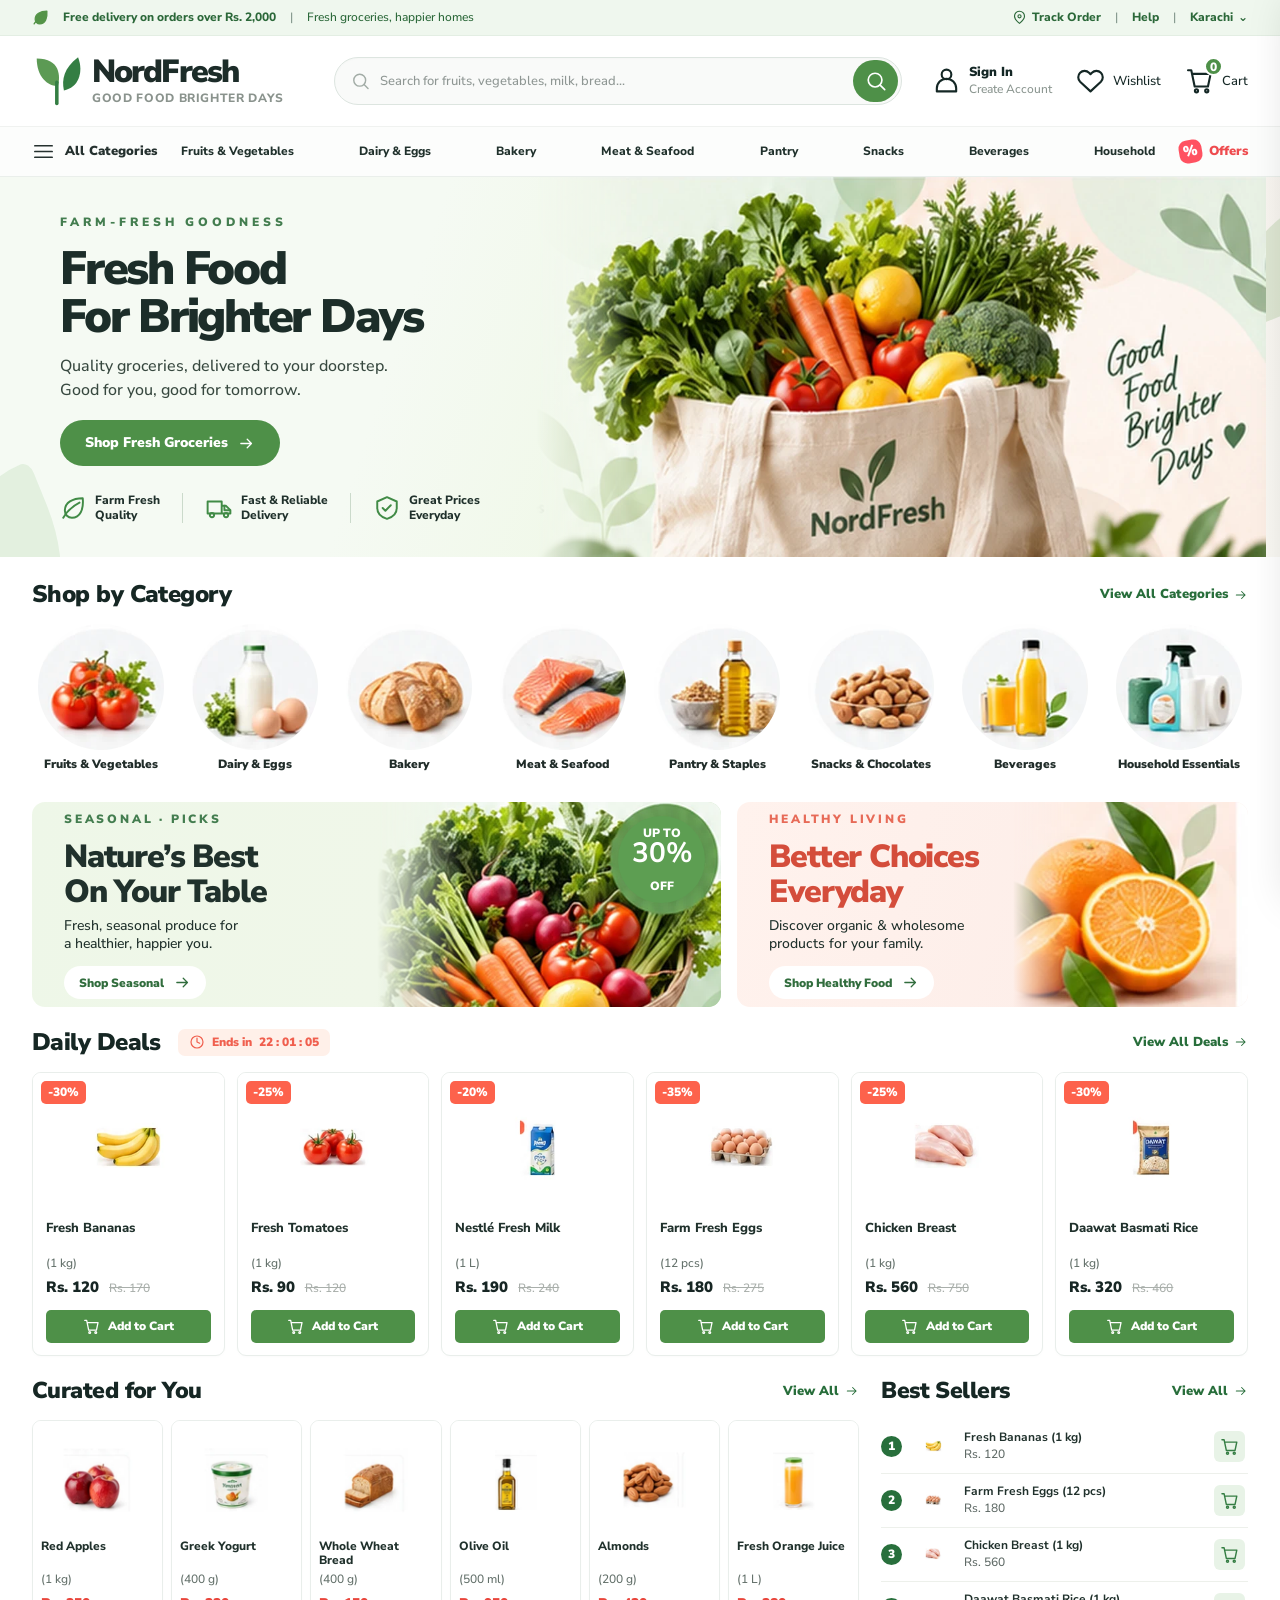
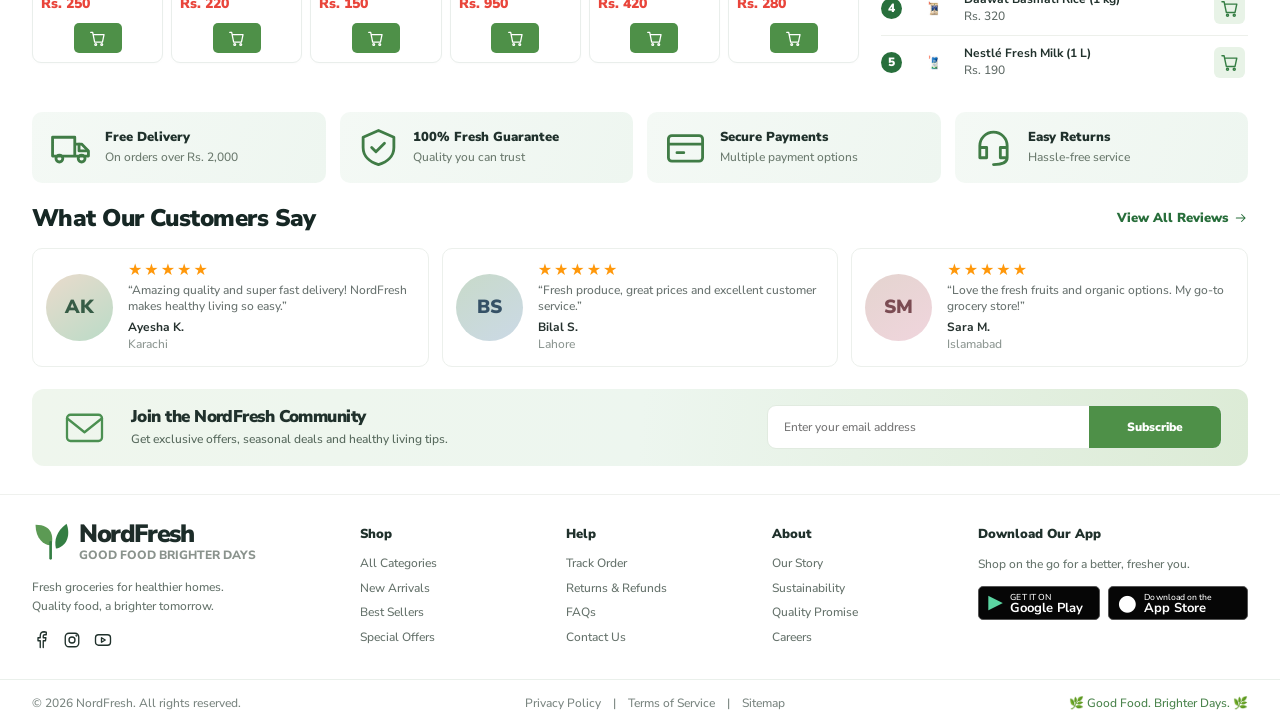
==== commit ed7a447d: "Add NordFresh Track Order card layout and connect tracking links" ====
--- a/index.html
+++ b/index.html
@@ -42,7 +42,7 @@
 <div class="announcement">
 <div class="wrap announcement-inner">
 <div class="announce-message"><svg class="ico leaf-solid"><use href="#i-leaf"></use></svg><strong>Free delivery on orders over Rs. 2,000</strong><span class="top-divider">|</span><span class="announcement-extra">Fresh groceries, happier homes</span></div>
-<div class="announce-links"><a data-demo="Order tracking" href="#"> <svg class="ico small"><use href="#i-pin"></use></svg> Track Order</a><span>|</span><a data-demo="Help centre" href="#">Help</a><span>|</span><button class="text-control" id="cityButton" type="button">Karachi <span aria-hidden="true">⌄</span></button></div>
+<div class="announce-links"><a href="track-order.html"> <svg class="ico small"><use href="#i-pin"></use></svg> Track Order</a><span>|</span><a data-demo="Help centre" href="#">Help</a><span>|</span><button class="text-control" id="cityButton" type="button">Karachi <span aria-hidden="true">⌄</span></button></div>
 </div>
 </div>
 <header class="site-header" id="top">
@@ -89,7 +89,7 @@
 <section class="wrap section reviews-section reveal"><div class="section-title"><h2>What Our Customers Say</h2><a class="view-all" data-demo="Reviews" href="#reviews">View All Reviews <svg class="ico"><use href="#i-arrow"></use></svg></a></div><div class="reviews-grid" id="reviews"><article class="review-card"><div class="review-avatar avatar-one">AK</div><div><div aria-label="5 out of 5 stars" class="stars">★★★★★</div><p>“Amazing quality and super fast delivery! NordFresh makes healthy living so easy.”</p><strong>Ayesha K.</strong><small>Karachi</small></div></article><article class="review-card"><div class="review-avatar avatar-two">BS</div><div><div aria-label="5 out of 5 stars" class="stars">★★★★★</div><p>“Fresh produce, great prices and excellent customer service.”</p><strong>Bilal S.</strong><small>Lahore</small></div></article><article class="review-card"><div class="review-avatar avatar-three">SM</div><div><div aria-label="5 out of 5 stars" class="stars">★★★★★</div><p>“Love the fresh fruits and organic options. My go-to grocery store!”</p><strong>Sara M.</strong><small>Islamabad</small></div></article></div></section>
 <section aria-labelledby="subscribeHeading" class="wrap subscribe-section section reveal"><div class="subscribe-illustration"><svg class="ico"><use href="#i-mail"></use></svg></div><div class="subscribe-text"><h2 id="subscribeHeading">Join the NordFresh Community</h2><p>Get exclusive offers, seasonal deals and healthy living tips.</p></div><form class="subscribe-form" id="newsletterForm"><label class="sr-only" for="newsletterEmail">Your email address</label><input id="newsletterEmail" placeholder="Enter your email address" required="" type="email"/><button class="btn btn-primary" type="submit">Subscribe</button></form></section>
 </main>
-<footer class="site-footer"><div class="wrap footer-main"><div class="footer-about"><a class="brand footer-brand" href="index.html"><span aria-hidden="true" class="brand-symbol"><svg viewbox="0 0 44 44"><path d="M4 3C24 3 24 18 22 26 15 27 4 20 4 3Z" fill="#5c9a54"></path><path d="M39 2C27 11 25 21 27 30 39 28 44 15 39 2Z" fill="#347e43"></path><path d="M21 23v18" stroke="#347e43" stroke-linecap="round" stroke-width="3"></path></svg></span><span class="brand-type"><span class="brand-name">Nord<span>Fresh</span></span><small>GOOD FOOD BRIGHTER DAYS</small></span></a><p>Fresh groceries for healthier homes.<br/>Quality food, a brighter tomorrow.</p><div class="social-links"><a aria-label="Facebook" data-demo="Facebook" href="#"><svg class="ico"><use href="#i-facebook"></use></svg></a><a aria-label="Instagram" data-demo="Instagram" href="#"><svg class="ico"><use href="#i-instagram"></use></svg></a><a aria-label="YouTube" data-demo="YouTube" href="#"><svg class="ico"><use href="#i-play"></use></svg></a></div></div><div class="footer-col"><h3>Shop</h3><a href="shop.html">All Categories</a><a href="shop.html">New Arrivals</a><a href="shop.html">Best Sellers</a><a href="shop.html">Special Offers</a></div><div class="footer-col"><h3>Help</h3><a data-demo="Track order" href="#">Track Order</a><a data-demo="Returns and refunds" href="#">Returns &amp; Refunds</a><a data-demo="FAQs" href="#">FAQs</a><a data-demo="Contact" href="#">Contact Us</a></div><div class="footer-col"><h3>About</h3><a data-demo="Our story" href="#">Our Story</a><a data-demo="Sustainability" href="#">Sustainability</a><a data-demo="Quality promise" href="#">Quality Promise</a><a data-demo="Careers" href="#">Careers</a></div><div class="footer-col footer-app"><h3>Download Our App</h3><p>Shop on the go for a better, fresher you.</p><div class="store-badges"><a data-demo="Google Play" href="#"><span class="badge-play">▶</span><span><small>GET IT ON</small><strong>Google Play</strong></span></a><a data-demo="App Store" href="#"><span class="badge-apple">●</span><span><small>Download on the</small><strong>App Store</strong></span></a></div></div></div><div class="footer-bottom"><div class="wrap"><span>© 2026 NordFresh. All rights reserved.</span><div><a data-demo="Privacy policy" href="#">Privacy Policy</a><span>|</span><a data-demo="Terms of service" href="#">Terms of Service</a><span>|</span><a data-demo="Sitemap" href="#">Sitemap</a></div><span class="footer-tagline">🌿 Good Food. Brighter Days. 🌿</span></div></div></footer>
+<footer class="site-footer"><div class="wrap footer-main"><div class="footer-about"><a class="brand footer-brand" href="index.html"><span aria-hidden="true" class="brand-symbol"><svg viewbox="0 0 44 44"><path d="M4 3C24 3 24 18 22 26 15 27 4 20 4 3Z" fill="#5c9a54"></path><path d="M39 2C27 11 25 21 27 30 39 28 44 15 39 2Z" fill="#347e43"></path><path d="M21 23v18" stroke="#347e43" stroke-linecap="round" stroke-width="3"></path></svg></span><span class="brand-type"><span class="brand-name">Nord<span>Fresh</span></span><small>GOOD FOOD BRIGHTER DAYS</small></span></a><p>Fresh groceries for healthier homes.<br/>Quality food, a brighter tomorrow.</p><div class="social-links"><a aria-label="Facebook" data-demo="Facebook" href="#"><svg class="ico"><use href="#i-facebook"></use></svg></a><a aria-label="Instagram" data-demo="Instagram" href="#"><svg class="ico"><use href="#i-instagram"></use></svg></a><a aria-label="YouTube" data-demo="YouTube" href="#"><svg class="ico"><use href="#i-play"></use></svg></a></div></div><div class="footer-col"><h3>Shop</h3><a href="shop.html">All Categories</a><a href="shop.html">New Arrivals</a><a href="shop.html">Best Sellers</a><a href="shop.html">Special Offers</a></div><div class="footer-col"><h3>Help</h3><a href="track-order.html">Track Order</a><a data-demo="Returns and refunds" href="#">Returns &amp; Refunds</a><a data-demo="FAQs" href="#">FAQs</a><a data-demo="Contact" href="#">Contact Us</a></div><div class="footer-col"><h3>About</h3><a data-demo="Our story" href="#">Our Story</a><a data-demo="Sustainability" href="#">Sustainability</a><a data-demo="Quality promise" href="#">Quality Promise</a><a data-demo="Careers" href="#">Careers</a></div><div class="footer-col footer-app"><h3>Download Our App</h3><p>Shop on the go for a better, fresher you.</p><div class="store-badges"><a data-demo="Google Play" href="#"><span class="badge-play">▶</span><span><small>GET IT ON</small><strong>Google Play</strong></span></a><a data-demo="App Store" href="#"><span class="badge-apple">●</span><span><small>Download on the</small><strong>App Store</strong></span></a></div></div></div><div class="footer-bottom"><div class="wrap"><span>© 2026 NordFresh. All rights reserved.</span><div><a data-demo="Privacy policy" href="#">Privacy Policy</a><span>|</span><a data-demo="Terms of service" href="#">Terms of Service</a><span>|</span><a data-demo="Sitemap" href="#">Sitemap</a></div><span class="footer-tagline">🌿 Good Food. Brighter Days. 🌿</span></div></div></footer>
 <nav aria-label="Quick navigation" class="mobile-bottom-nav"><a href="index.html"><svg class="ico"><use href="#i-leaf"></use></svg><span>Home</span></a><a href="shop.html"><svg class="ico"><use href="#i-menu"></use></svg><span>Shop</span></a><button id="mobileCart" type="button"><svg class="ico"><use href="#i-cart"></use></svg><span>Cart</span></button><button data-demo="Account" type="button"><svg class="ico"><use href="#i-user"></use></svg><span>Account</span></button></nav>
 <div class="drawer-overlay" hidden="" id="cartBackdrop"></div>
 <aside aria-hidden="true" aria-labelledby="cartDrawerTitle" aria-modal="true" class="cart-drawer" id="cartDrawer" role="dialog"><div class="drawer-header"><h2 id="cartDrawerTitle">Your Cart <span id="drawerCount">(0)</span></h2><button aria-label="Close cart" id="closeCart" type="button"><svg class="ico"><use href="#i-close"></use></svg></button></div><div class="drawer-items" id="cartItems"></div><div class="drawer-footer"><div class="subtotal"><span>Subtotal</span><strong id="cartSubtotal">Rs. 0</strong></div><p>Shipping calculated at checkout.</p><button class="btn btn-primary" id="checkoutButton" type="button">Proceed to Checkout <svg class="ico"><use href="#i-arrow"></use></svg></button></div></aside>
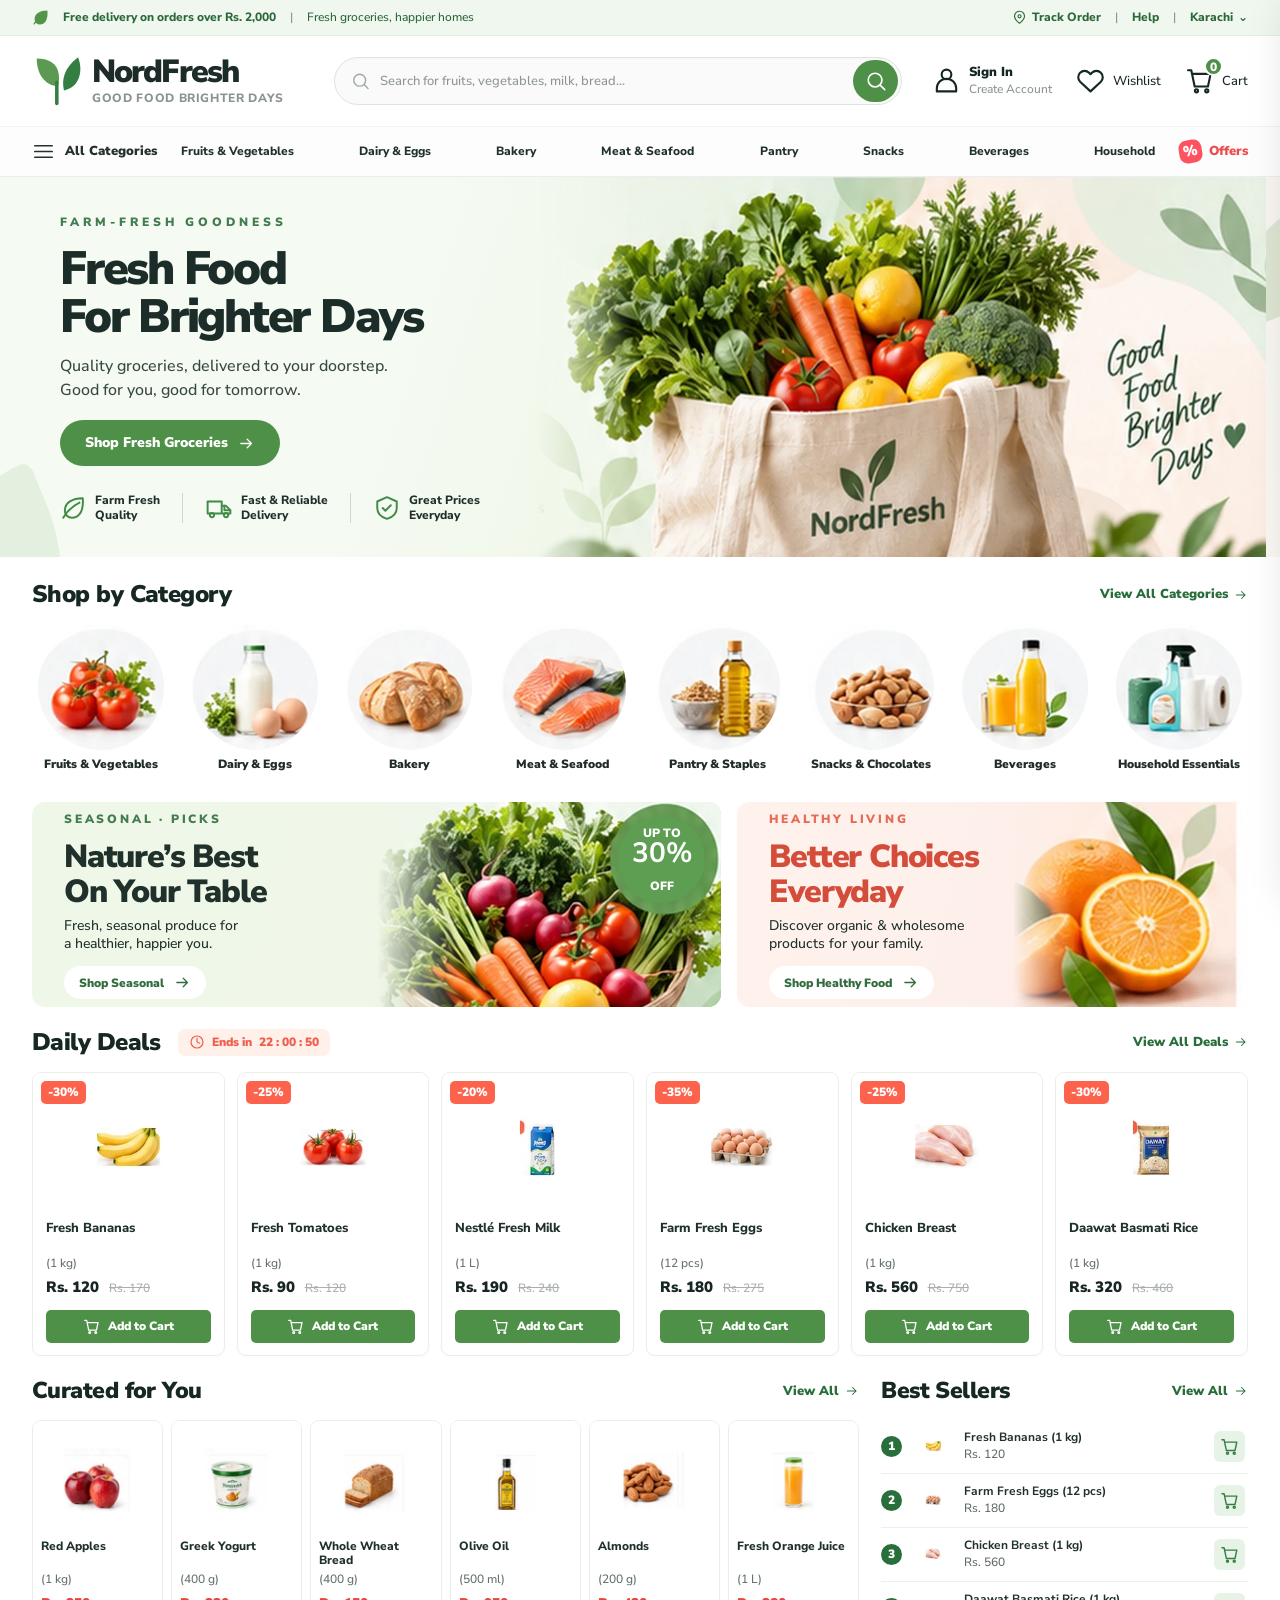
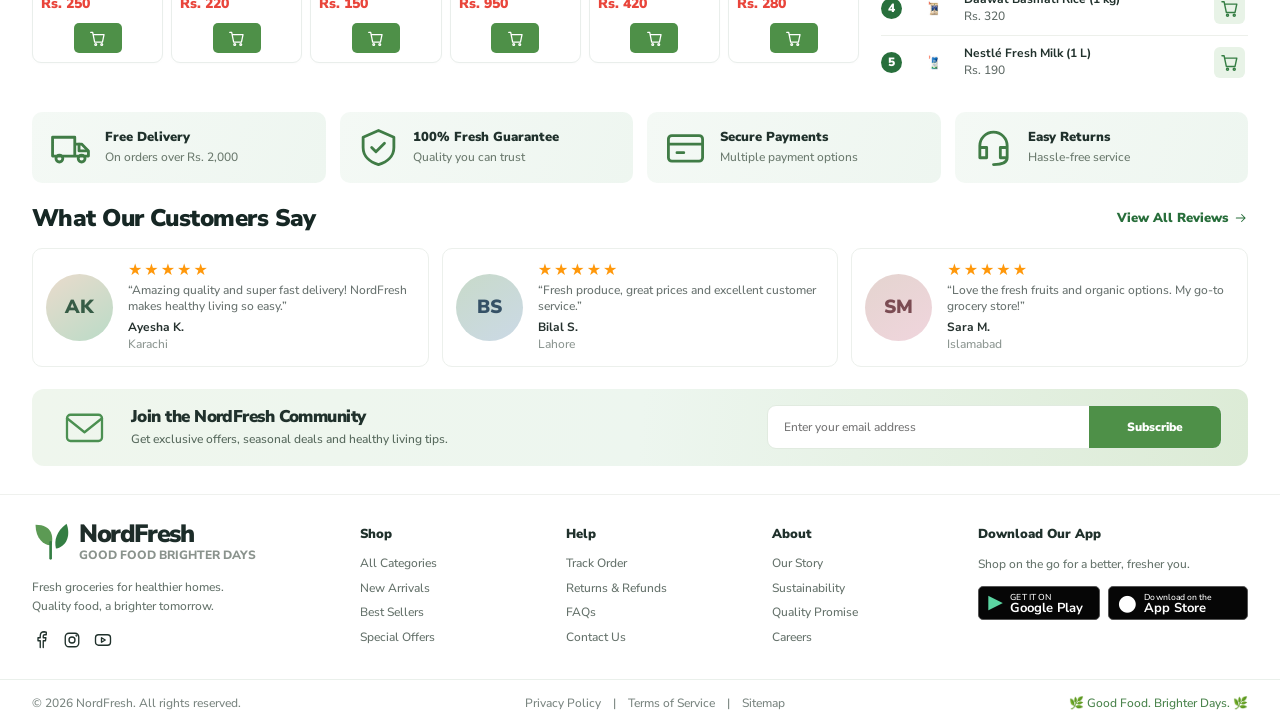
==== commit 2eb97310: "Add NordFresh split sign-in and registration frontend with site account links" ====
--- a/index.html
+++ b/index.html
@@ -53,7 +53,7 @@
 </a>
 <form class="header-search" id="searchForm" role="search"><svg class="ico search-prefix"><use href="#i-search"></use></svg><input aria-label="Search products" autocomplete="off" id="searchInput" placeholder="Search for fruits, vegetables, milk, bread..." type="search"/><button aria-label="Search" type="submit"><svg class="ico"><use href="#i-search"></use></svg></button></form>
 <div class="header-actions">
-<button class="account-action" data-demo="Sign in" type="button"><svg class="ico"><use href="#i-user"></use></svg><span><strong>Sign In</strong><small>Create Account</small></span></button>
+<a class="account-action" href="login.html"><svg class="ico"><use href="#i-user"></use></svg><span><strong>Sign In</strong><small>Create Account</small></span></a>
 <button class="account-action wishlist-action" id="wishlistButton" type="button"><svg class="ico"><use href="#i-heart"></use></svg><span>Wishlist</span></button>
 <button aria-label="Open shopping cart" class="account-action cart-action" id="openCart" type="button"><span class="cart-icon-wrap"><svg class="ico"><use href="#i-cart"></use></svg><span class="cart-count" id="cartCount">0</span></span><span>Cart</span></button>
 </div>
@@ -90,7 +90,7 @@
 <section aria-labelledby="subscribeHeading" class="wrap subscribe-section section reveal"><div class="subscribe-illustration"><svg class="ico"><use href="#i-mail"></use></svg></div><div class="subscribe-text"><h2 id="subscribeHeading">Join the NordFresh Community</h2><p>Get exclusive offers, seasonal deals and healthy living tips.</p></div><form class="subscribe-form" id="newsletterForm"><label class="sr-only" for="newsletterEmail">Your email address</label><input id="newsletterEmail" placeholder="Enter your email address" required="" type="email"/><button class="btn btn-primary" type="submit">Subscribe</button></form></section>
 </main>
 <footer class="site-footer"><div class="wrap footer-main"><div class="footer-about"><a class="brand footer-brand" href="index.html"><span aria-hidden="true" class="brand-symbol"><svg viewbox="0 0 44 44"><path d="M4 3C24 3 24 18 22 26 15 27 4 20 4 3Z" fill="#5c9a54"></path><path d="M39 2C27 11 25 21 27 30 39 28 44 15 39 2Z" fill="#347e43"></path><path d="M21 23v18" stroke="#347e43" stroke-linecap="round" stroke-width="3"></path></svg></span><span class="brand-type"><span class="brand-name">Nord<span>Fresh</span></span><small>GOOD FOOD BRIGHTER DAYS</small></span></a><p>Fresh groceries for healthier homes.<br/>Quality food, a brighter tomorrow.</p><div class="social-links"><a aria-label="Facebook" data-demo="Facebook" href="#"><svg class="ico"><use href="#i-facebook"></use></svg></a><a aria-label="Instagram" data-demo="Instagram" href="#"><svg class="ico"><use href="#i-instagram"></use></svg></a><a aria-label="YouTube" data-demo="YouTube" href="#"><svg class="ico"><use href="#i-play"></use></svg></a></div></div><div class="footer-col"><h3>Shop</h3><a href="shop.html">All Categories</a><a href="shop.html">New Arrivals</a><a href="shop.html">Best Sellers</a><a href="shop.html">Special Offers</a></div><div class="footer-col"><h3>Help</h3><a href="track-order.html">Track Order</a><a data-demo="Returns and refunds" href="#">Returns &amp; Refunds</a><a data-demo="FAQs" href="#">FAQs</a><a data-demo="Contact" href="#">Contact Us</a></div><div class="footer-col"><h3>About</h3><a data-demo="Our story" href="#">Our Story</a><a data-demo="Sustainability" href="#">Sustainability</a><a data-demo="Quality promise" href="#">Quality Promise</a><a data-demo="Careers" href="#">Careers</a></div><div class="footer-col footer-app"><h3>Download Our App</h3><p>Shop on the go for a better, fresher you.</p><div class="store-badges"><a data-demo="Google Play" href="#"><span class="badge-play">▶</span><span><small>GET IT ON</small><strong>Google Play</strong></span></a><a data-demo="App Store" href="#"><span class="badge-apple">●</span><span><small>Download on the</small><strong>App Store</strong></span></a></div></div></div><div class="footer-bottom"><div class="wrap"><span>© 2026 NordFresh. All rights reserved.</span><div><a data-demo="Privacy policy" href="#">Privacy Policy</a><span>|</span><a data-demo="Terms of service" href="#">Terms of Service</a><span>|</span><a data-demo="Sitemap" href="#">Sitemap</a></div><span class="footer-tagline">🌿 Good Food. Brighter Days. 🌿</span></div></div></footer>
-<nav aria-label="Quick navigation" class="mobile-bottom-nav"><a href="index.html"><svg class="ico"><use href="#i-leaf"></use></svg><span>Home</span></a><a href="shop.html"><svg class="ico"><use href="#i-menu"></use></svg><span>Shop</span></a><button id="mobileCart" type="button"><svg class="ico"><use href="#i-cart"></use></svg><span>Cart</span></button><button data-demo="Account" type="button"><svg class="ico"><use href="#i-user"></use></svg><span>Account</span></button></nav>
+<nav aria-label="Quick navigation" class="mobile-bottom-nav"><a href="index.html"><svg class="ico"><use href="#i-leaf"></use></svg><span>Home</span></a><a href="shop.html"><svg class="ico"><use href="#i-menu"></use></svg><span>Shop</span></a><button id="mobileCart" type="button"><svg class="ico"><use href="#i-cart"></use></svg><span>Cart</span></button><a href="login.html"><svg class="ico"><use href="#i-user"></use></svg><span>Account</span></a></nav>
 <div class="drawer-overlay" hidden="" id="cartBackdrop"></div>
 <aside aria-hidden="true" aria-labelledby="cartDrawerTitle" aria-modal="true" class="cart-drawer" id="cartDrawer" role="dialog"><div class="drawer-header"><h2 id="cartDrawerTitle">Your Cart <span id="drawerCount">(0)</span></h2><button aria-label="Close cart" id="closeCart" type="button"><svg class="ico"><use href="#i-close"></use></svg></button></div><div class="drawer-items" id="cartItems"></div><div class="drawer-footer"><div class="subtotal"><span>Subtotal</span><strong id="cartSubtotal">Rs. 0</strong></div><p>Shipping calculated at checkout.</p><button class="btn btn-primary" id="checkoutButton" type="button">Proceed to Checkout <svg class="ico"><use href="#i-arrow"></use></svg></button></div></aside>
 <div aria-live="polite" class="toast" id="toast" role="status"></div>
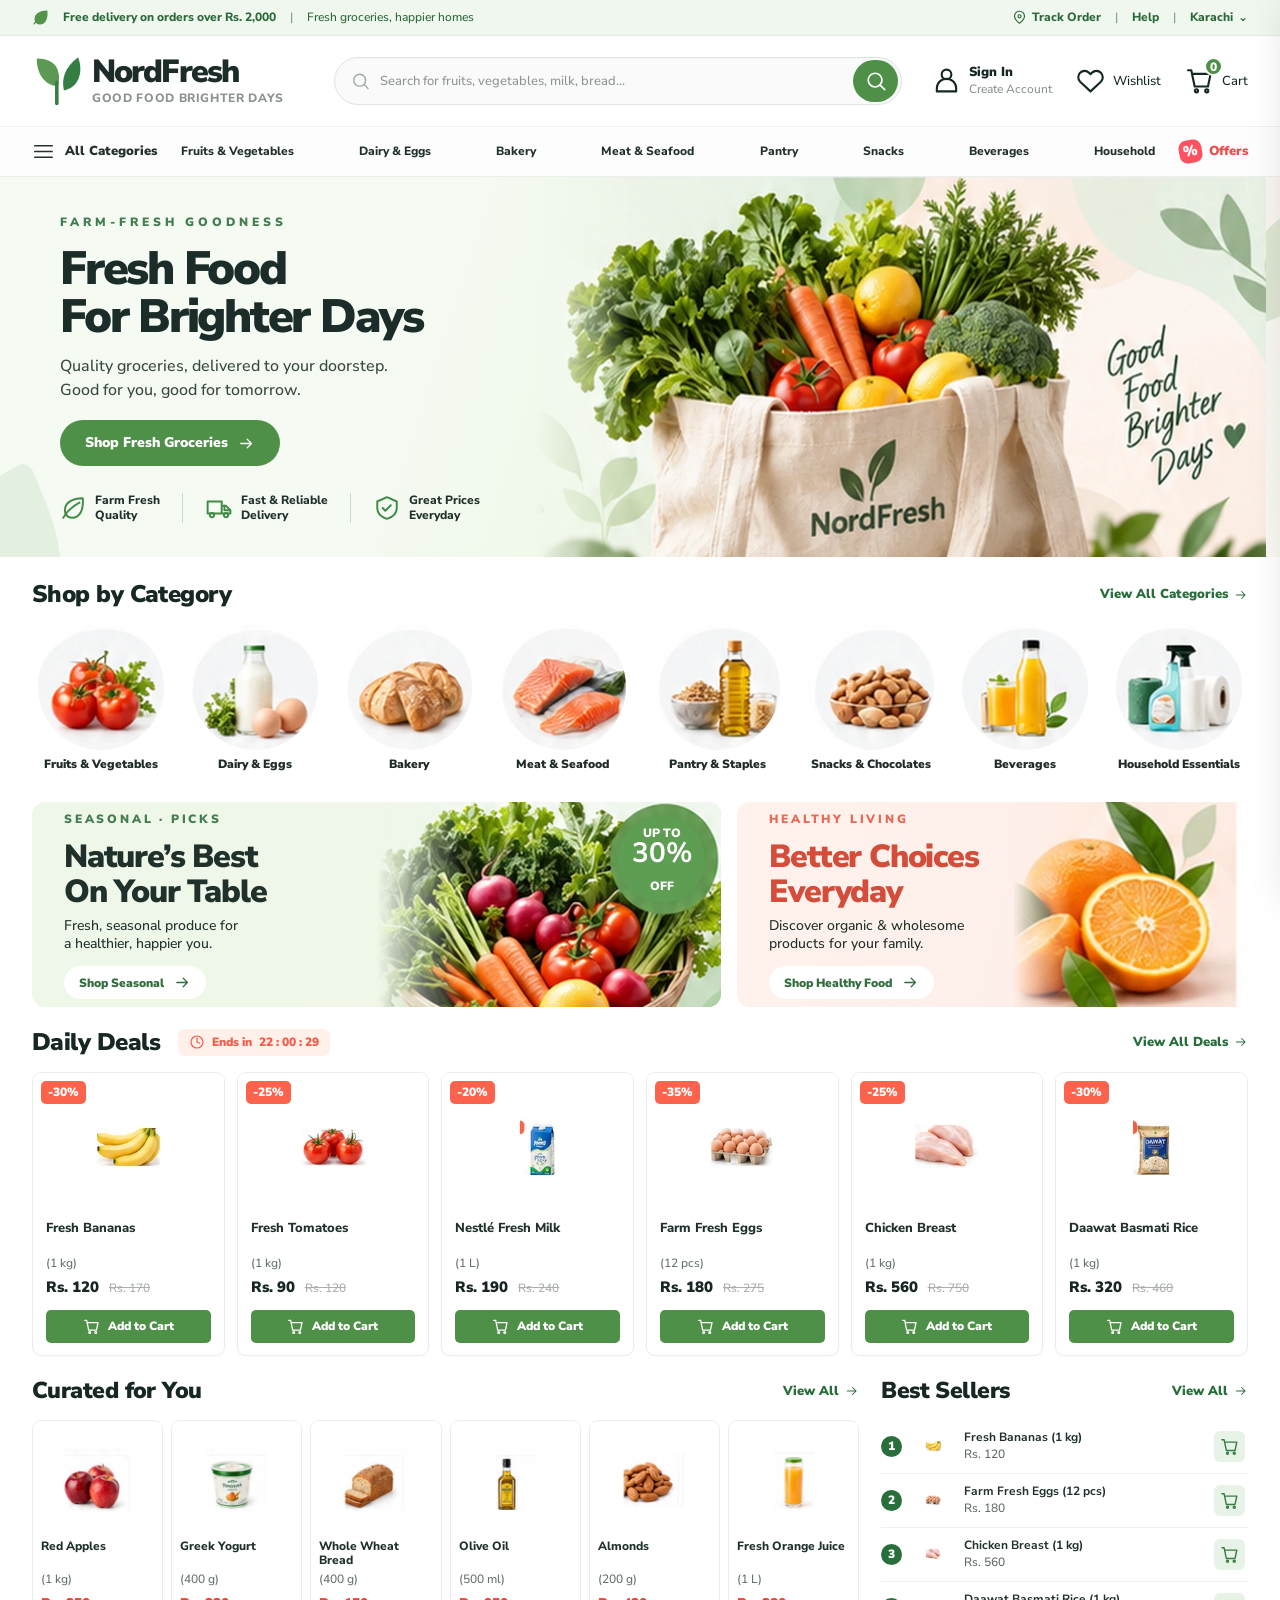
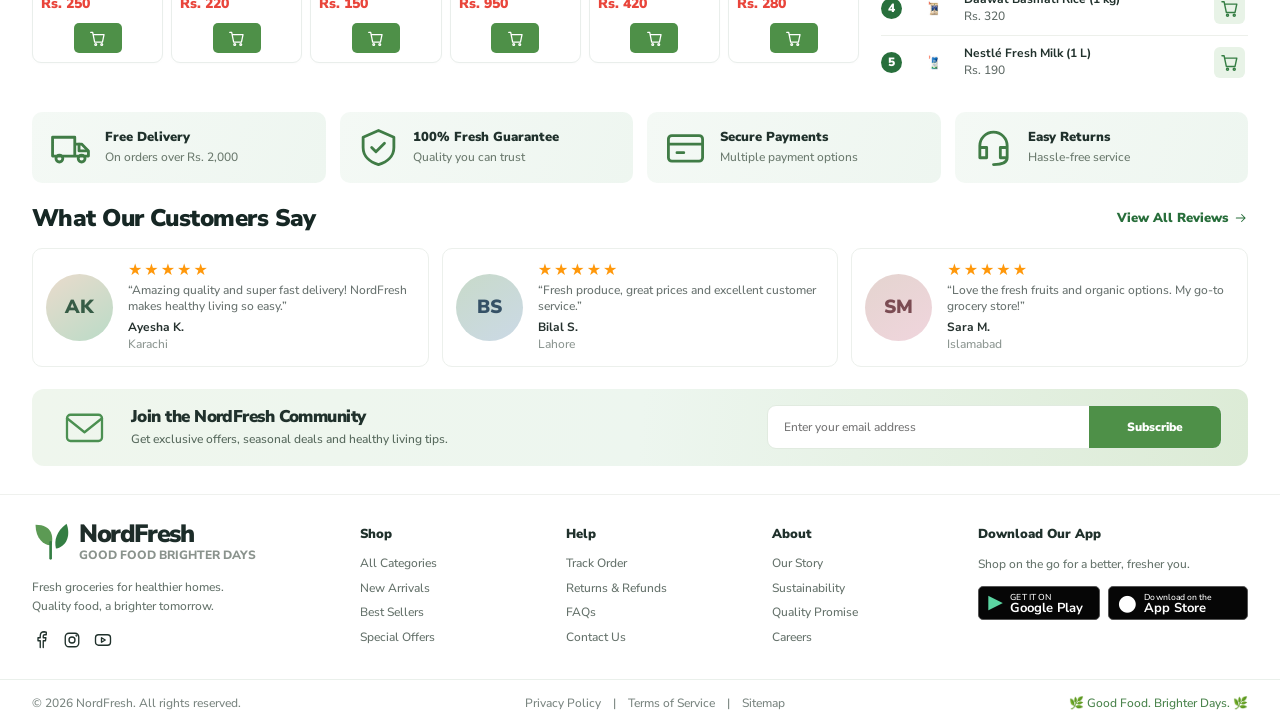
==== commit d347372d: "Organize NordFresh CSS and JavaScript into dedicated folders" ====
--- a/index.html
+++ b/index.html
@@ -11,9 +11,9 @@
 <link crossorigin="" href="https://fonts.gstatic.com" rel="preconnect"/>
 <link href="https://fonts.googleapis.com/css2?family=Nunito+Sans:wght@400;500;600;700;800;900&amp;display=swap" rel="stylesheet"/>
 <link as="image" href="assets/hero-produce.webp" rel="preload" type="image/webp"/>
-<link href="styles.css" rel="stylesheet"/>
-<script defer="" src="catalog.js"></script><script defer="" src="app.js"></script>
-<link href="storefront.css" rel="stylesheet"/></head>
+<link href="css/styles.css" rel="stylesheet"/>
+<script defer="" src="js/catalog.js"></script><script defer="" src="js/app.js"></script>
+<link href="css/storefront.css" rel="stylesheet"/></head>
 <body>
 <!-- Reusable icons: no external icon library, minimal runtime weight -->
 <svg aria-hidden="true" class="svg-defs" xmlns="http://www.w3.org/2000/svg">
--- a/css/styles.css
+++ b/css/styles.css
@@ -0,0 +1,31 @@
+:root{--green:#4e9048;--green-dark:#276d39;--deep:#142724;--text:#20312c;--muted:#67726e;--line:#e7ece8;--mint:#edf7ee;--pale:#f5faf4;--orange:#ec5945;--shadow:0 5px 22px rgba(22,48,33,.055);--radius:12px;--wrap:1340px}
+*,*::before,*::after{box-sizing:border-box}html{scroll-behavior:smooth;scroll-padding-top:125px}body{margin:0;font-family:'Nunito Sans',Inter,ui-sans-serif,system-ui,-apple-system,'Segoe UI',sans-serif;color:var(--text);background:#fff;font-size:14px;font-weight:500;line-height:1.4;-webkit-font-smoothing:antialiased}img,svg{display:block}img{max-width:100%;height:auto}a{text-decoration:none;color:inherit}button,input{font:inherit}button{cursor:pointer}button:disabled{cursor:not-allowed;opacity:.6}a,button,input{-webkit-tap-highlight-color:transparent}a:focus-visible,button:focus-visible,input:focus-visible{outline:3px solid #8bbd83;outline-offset:3px}h1,h2,h3,p{margin:0}h1,h2,h3{line-height:1.13}h2{letter-spacing:-.55px}.wrap{width:min(var(--wrap),calc(100% - 64px));margin-inline:auto}.svg-defs{position:absolute;width:0;height:0;overflow:hidden}.ico{width:22px;height:22px;fill:none;stroke:currentColor;stroke-width:1.8;stroke-linecap:round;stroke-linejoin:round;flex-shrink:0}.ico.small{width:15px;height:15px}.sr-only{position:absolute!important;width:1px!important;height:1px!important;padding:0!important;margin:-1px!important;overflow:hidden!important;clip:rect(0,0,0,0)!important;white-space:nowrap!important;border:0!important}.skip-link{position:absolute;left:12px;top:-80px;background:white;color:var(--green-dark);padding:10px;z-index:120}.skip-link:focus{top:12px}.btn{display:inline-flex;align-items:center;justify-content:center;gap:10px;min-height:42px;padding:10px 18px;border:0;border-radius:10px;font-size:14px;font-weight:900;transition:background .22s,transform .22s,box-shadow .22s;white-space:nowrap}.btn:hover{transform:translateY(-2px);box-shadow:0 7px 19px #347e4325}.btn .ico{width:17px;height:17px}.btn-primary{background:var(--green);color:white}.btn-primary:hover{background:#367a3b}.btn-light{background:#fff;color:#316d3d}.btn-light:hover{background:#f6fff4}.section{margin-top:22px}.section-title{display:flex;align-items:center;justify-content:space-between;gap:15px;margin-bottom:16px}.section-title h2{font-size:24px;font-weight:900;color:#162724}.view-all{display:inline-flex;align-items:center;gap:6px;font-size:13px;font-weight:900;color:#286e3b;white-space:nowrap}.view-all:hover{color:var(--orange)}.view-all .ico{width:14px;height:14px}
+/* Slim announcement bar */
+.announcement{background:#eff7ee;border-bottom:1px solid #e3eee3;color:#2b6839;font-size:12px;min-height:35px}.announcement-inner{min-height:35px;display:flex;align-items:center;justify-content:space-between;gap:15px}.announce-message,.announce-links{display:flex;align-items:center;gap:14px}.announcement .ico.leaf-solid{fill:#549448;stroke:#549448;width:17px;height:17px}.announce-message strong{font-weight:800}.top-divider,.announce-links>span{color:#81958a}.announce-links a,.announce-links button{display:inline-flex;align-items:center;gap:5px;font-size:12px;font-weight:800}.announce-links a:hover{color:#103d21}.text-control{padding:0;border:0;background:none;color:inherit}
+/* Header */
+.site-header{position:relative;z-index:20;background:#fff}.main-header{display:grid;grid-template-columns:272px minmax(280px,1fr) 316px;align-items:center;gap:30px;min-height:90px}.brand{display:inline-flex;align-items:center;gap:8px;white-space:nowrap;max-width:max-content}.brand-symbol{display:block;width:52px;height:52px;flex:0 0 52px}.brand-symbol svg{width:100%;height:100%}.brand-type{display:flex;flex-direction:column;gap:2px}.brand-name{font-weight:900;letter-spacing:-1.9px;color:#1e2c29;font-size:32px;line-height:1}.brand-name span{color:#1c2c29}.brand-type small{font-size:12px;font-weight:800;letter-spacing:.65px;color:#8a938d}.header-search{height:48px;display:flex;align-items:center;border:1px solid #dde5e0;background:#f9faf9;border-radius:30px;padding-left:16px;box-shadow:inset 0 1px 2px #00000005}.header-search:focus-within{border-color:#83b17d;box-shadow:0 0 0 3px #8bbd8325}.header-search .search-prefix{color:#a2aca6;width:19px}.header-search input{flex:1;min-width:0;width:100%;border:0;outline:0;background:transparent;padding:0 10px;color:var(--deep);font-size:13px}.header-search input::placeholder{color:#8e9693}.header-search button{width:45px;height:42px;margin-right:3px;border:0;background:var(--green);color:#fff;border-radius:25px;display:grid;place-items:center;transition:background .2s}.header-search button:hover{background:var(--green-dark)}.header-actions{display:flex;align-items:center;justify-content:flex-end;gap:24px}.account-action{display:inline-flex;align-items:center;gap:8px;border:0;background:none;color:#142725;padding:8px 0;font-size:13px;white-space:nowrap}.account-action>.ico,.cart-icon-wrap>.ico{width:29px;height:29px;stroke-width:1.75}.account-action>span:not(.cart-icon-wrap){display:flex;flex-direction:column;text-align:left;line-height:1.15}.account-action strong{font-size:13px;font-weight:900}.account-action small{font-size:12px;color:#8b9690;margin-top:3px}.cart-icon-wrap{display:block;position:relative}.cart-count{position:absolute;top:-9px;right:-9px;min-width:19px;height:19px;border-radius:50%;display:grid;place-items:center;background:var(--green);color:white;font-size:12px;font-weight:900;border:2px solid white}.nav-strip{border-top:1px solid #f0f2f0;border-bottom:1px solid #eaefeb;background:#fcfdfc}.nav-content{display:flex;align-items:center;gap:24px;min-height:49px}.nav-category{display:inline-flex;align-items:center;gap:10px;border:0;background:none;color:#25312f;font-weight:900;white-space:nowrap;padding:9px 0;font-size:13px}.nav-category .ico{width:23px;height:23px}.nav-links{display:flex;align-items:center;flex:1;justify-content:space-between;gap:14px;min-width:0;overflow:auto;scrollbar-width:none}.nav-links::-webkit-scrollbar{display:none}.nav-links a{font-size:12px;font-weight:800;white-space:nowrap}.nav-links a:hover{color:var(--green-dark)}.offers-link{font-size:13px;color:#ee4b4e;font-weight:900;display:flex;align-items:center;gap:7px;white-space:nowrap}.offer-flower{background:#ff5261;color:#fff;border-radius:35%;width:23px;height:23px;display:grid;place-items:center;font-size:15px;transform:rotate(-10deg)}.category-popover{position:absolute;left:50%;transform:translateX(-50%);top:100%;z-index:60;border:1px solid #e5ece8;box-shadow:0 22px 38px #0c30201c;background:white;border-radius:0 0 14px 14px;padding:20px}.category-popover[hidden]{display:none}.popover-list{display:grid;grid-template-columns:repeat(4,1fr);gap:10px}.popover-list button{background:#f5faf5;border:1px solid #e2eee3;border-radius:9px;padding:12px;text-align:left;font-size:13px;font-weight:800;color:#254f32;transition:background .2s}.popover-list button:hover{background:#e5f3e5}
+/* Hero */
+.hero{overflow:hidden;background:linear-gradient(108deg,#f5faf3 0%,#f5faf3 32%,#f0f8e8 51%,#f8f2ed 79%,#f9f8f3 100%);isolation:isolate}.hero-inner{position:relative;min-height:380px;display:flex;align-items:center}.hero-copy{position:relative;z-index:2;width:52%;padding:28px 0 25px 28px}.eyebrow{color:#437d4f;font-weight:900;letter-spacing:4px;font-size:12px}.hero h1{font-size:clamp(34px,3.65vw,55px);letter-spacing:-2.25px;line-height:1.035;font-weight:900;margin:14px 0 14px;color:#1c2d29}.hero-description{font-size:16px;line-height:1.46;color:#37483f;max-width:460px}.hero-cta{margin-top:18px;border-radius:30px;padding:12px 25px;min-height:46px}.hero-benefits{display:flex;gap:23px;margin-top:27px;align-items:center}.hero-benefits>div{display:flex;gap:9px;align-items:center;font-size:12px;line-height:1.25;font-weight:800;padding-right:22px;border-right:1px solid #cbdacb}.hero-benefits>div:last-child{border-right:0}.hero-benefits .ico{width:26px;height:26px}.hero-benefits .green{color:#418b46}.hero-photo{position:absolute;z-index:1;right:-18px;top:0;width:60%;height:100%;display:flex;align-items:center;justify-content:flex-end;overflow:hidden}.hero-photo img{width:100%;height:100%;object-fit:fill;mix-blend-mode:multiply;mask-image:linear-gradient(to right,transparent 0%,#000 13%,#000 100%)}.hero-decoration{position:absolute;z-index:0;pointer-events:none;border-radius:100% 8% 80% 10%;opacity:.23;transform:rotate(-22deg)}.decoration-left{width:120px;height:180px;left:-85px;bottom:-100px;background:#a6cf9a}.decoration-right{width:155px;height:100px;right:-123px;top:30px;background:#82b16c}
+/* Categories */
+.categories-section{margin-top:24px}.categories-grid{display:grid;grid-template-columns:repeat(8,minmax(0,1fr));align-items:start;gap:17px}.category-tile{border:0;background:none;color:#202c29;text-align:center;min-width:0;padding:0 3px 8px;display:flex;align-items:center;flex-direction:column;gap:8px}.category-image{width:min(100%,126px);aspect-ratio:1;border-radius:50%;background:#f2f4f2;display:grid;place-items:center;overflow:hidden;transition:transform .22s,box-shadow .22s}.category-image img{width:100%;height:100%;object-fit:cover}.category-tile:hover .category-image,.category-tile.active .category-image{transform:translateY(-4px);box-shadow:0 7px 18px #52915720}.category-tile.active .category-image{outline:3px solid #80b474;outline-offset:1px}.category-tile span:last-child{font-size:12px;font-weight:900;line-height:1.15;max-width:125px}
+/* Promotional banners */
+.promo-grid{display:grid;grid-template-columns:1.35fr 1fr;gap:16px}.promo{height:205px;position:relative;display:flex;align-items:center;overflow:hidden;border-radius:13px;isolation:isolate;transition:transform .24s,box-shadow .24s}.promo:hover{transform:translateY(-3px);box-shadow:var(--shadow)}.promo-seasonal{background:linear-gradient(100deg,#eef7e8 0%,#f0f7e9 52%,#c7e2bd 100%)}.promo-healthy{background:linear-gradient(105deg,#fff2ed,#fcece7)}.promo-words{position:relative;z-index:2;padding-left:32px;max-width:57%}.promo .eyebrow{font-size:12px;letter-spacing:2.8px}.promo-healthy .eyebrow{color:#e76a57}.promo h2{font-size:clamp(24px,2.5vw,36px);font-weight:900;letter-spacing:-1.2px;margin:11px 0 8px;line-height:1.08}.promo-healthy h2{color:#d44d3b}.promo p{font-size:14px;line-height:1.3}.promo .btn{min-height:32px;border-radius:40px;padding:8px 15px;margin-top:13px;font-size:12px}.promo>img{position:absolute;right:0;bottom:0;width:50%;height:100%;object-fit:cover;mask-image:linear-gradient(90deg,transparent,#000 25%);z-index:1}.promo-healthy>img{width:46%;height:100%;object-fit:cover;object-position:center}.discount-seal{position:absolute;z-index:2;right:16px;top:14px;width:87px;height:87px;border-radius:50%;background:#5d9e52;color:#fff;display:flex;flex-direction:column;align-items:center;justify-content:center;line-height:1.02;font-size:12px;font-weight:900;box-shadow:0 3px 12px #1b471d25}.discount-seal strong{font-size:28px}
+/* Product cards */
+.deals-title{align-items:center}.title-with-timer{display:flex;align-items:center;gap:18px}.countdown{display:inline-flex;align-items:center;gap:7px;padding:5px 11px;border-radius:7px;background:#fff0e9;color:#f05f4e;font-weight:900;font-size:12px;white-space:nowrap}.countdown .ico{width:16px;height:16px}.products-grid{display:grid;grid-template-columns:repeat(6,minmax(0,1fr));gap:12px}.product-card{position:relative;min-width:0;overflow:hidden;border:1px solid #e9eeeb;border-radius:9px;background:#fff;box-shadow:0 1px 3px #152a2105;transition:box-shadow .22s,transform .22s;display:flex;flex-direction:column}.product-card:hover{box-shadow:var(--shadow);transform:translateY(-3px)}.product-thumb{height:148px;display:flex;align-items:center;justify-content:center;position:relative;overflow:hidden;background:#fff}.product-thumb img{width:100%;height:100%;object-fit:contain;transition:transform .27s}.product-card:hover .product-thumb img{transform:scale(1.035)}.discount{position:absolute;top:8px;left:8px;border-radius:5px;background:#fd624c;color:#fff;font-size:12px;line-height:1.1;padding:5px 7px;z-index:1;font-weight:900}.product-info{padding:0 13px 12px;display:flex;flex-direction:column;flex:1}.product-info h3{font-size:13px;font-weight:800;line-height:1.22;min-height:31px}.product-info .product-unit{font-size:12px;color:#64716b;margin-top:3px}.price-row{display:flex;align-items:baseline;gap:10px;flex-wrap:wrap;margin-top:5px}.price{font-size:15px;font-weight:900;color:#172624}.old-price{font-size:12px;text-decoration:line-through;color:#a9afab}.add-button{background:var(--green);color:#fff;border:0;border-radius:5px;min-height:33px;margin-top:auto;padding:5px 8px;display:flex;align-items:center;justify-content:center;gap:8px;font-size:12px;font-weight:900;transition:background .2s}.add-button:hover{background:#2f753a}.add-button .ico{width:17px;height:17px}.product-info .price-row{margin-bottom:12px}.search-feedback{color:var(--green-dark);font-size:13px;font-weight:800;margin:-4px 0 12px}.empty-state{padding:45px 20px;background:#f3f8f2;border-radius:10px;color:#5a7060;text-align:center}.empty-state[hidden],.search-feedback[hidden]{display:none}
+/* Curated products and sellers */
+.discovery-section{display:grid;grid-template-columns:minmax(0,2.12fr) minmax(260px,.94fr);gap:22px}.discovery-section .section-title h2{font-size:23px}.recommended-grid{display:grid;grid-template-columns:repeat(6,minmax(0,1fr));gap:8px}.product-card.compact .product-thumb{height:118px}.product-card.compact .product-info{padding:0 8px 9px}.product-card.compact .product-info h3{font-size:12px;min-height:29px}.product-card.compact .product-info .price-row{margin:6px 0 10px}.product-card.compact .price{color:#e9453b;font-size:14px}.product-card.compact .add-button{min-height:30px;width:48px;margin:auto auto 0}.product-card.compact .add-button span{display:none}.seller-list{display:flex;flex-direction:column}.seller-row{display:grid;grid-template-columns:22px 47px minmax(0,1fr) 34px;align-items:center;gap:7px;border-bottom:1px solid #edf0eb;padding:3px 0}.seller-row:last-child{border-bottom:0}.seller-rank{width:21px;height:21px;border-radius:50%;display:grid;place-items:center;font-size:12px;font-weight:900;color:white;background:#286f3c}.seller-row img{width:47px;height:47px;object-fit:contain}.seller-row strong{display:block;font-size:12px;line-height:1.2}.seller-row small{display:block;font-size:12px;color:#5f6a66;margin-top:2px}.seller-row button{border:0;background:#e8f3e7;border-radius:6px;width:31px;height:31px;display:grid;place-items:center;color:#347d43;transition:background .2s}.seller-row button:hover{background:#c7e8c7}.seller-row button .ico{width:19px;height:19px}
+/* Features, reviews, newsletter */
+.features-grid{display:grid;grid-template-columns:repeat(4,minmax(0,1fr));gap:14px;margin-top:23px}.feature{background:linear-gradient(110deg,#f4f9f5,#eef6f0);display:flex;align-items:center;gap:14px;padding:15px 18px;min-height:67px;border-radius:10px}.feature>.ico{width:41px;height:41px;stroke:#407c46;stroke-width:1.65}.feature strong,.feature span{display:block}.feature strong{font-size:13px;font-weight:900}.feature span{font-size:12px;color:#6a796d;margin-top:3px}.reviews-grid{display:grid;grid-template-columns:repeat(3,minmax(0,1fr));gap:13px}.review-card{border:1px solid #ecf0ec;border-radius:10px;display:flex;align-items:center;gap:15px;padding:13px;min-width:0;min-height:100px}.review-avatar{flex:0 0 67px;width:67px;height:67px;display:grid;place-items:center;border-radius:50%;font-size:19px;font-weight:900;color:#365c46;background:linear-gradient(145deg,#eadbcc,#badbc7)}.avatar-two{background:linear-gradient(145deg,#c8dac9,#cbd9e6);color:#355166}.avatar-three{background:linear-gradient(145deg,#e4d4cf,#f0d5dd);color:#7b4c53}.stars{color:#ff980b;letter-spacing:2px;font-size:16px;line-height:1}.review-card p{font-size:12px;color:#68726f;line-height:1.3;margin:5px 0}.review-card strong{display:block;font-size:12px;color:#25312e}.review-card small{display:block;font-size:12px;color:#8c9691}.subscribe-section{display:flex;align-items:center;gap:20px;border-radius:12px;padding:14px 26px;background:linear-gradient(96deg,#eff6ed,#edf6ef,#dcebd6);margin-top:22px;margin-bottom:28px;min-height:77px}.subscribe-illustration .ico{width:53px;height:42px;stroke:#4b9051;stroke-width:1.3}.subscribe-text{min-width:0;flex:1}.subscribe-text h2{font-size:17px;font-weight:900}.subscribe-text p{font-size:12px;color:#56685c;margin-top:5px}.subscribe-form{display:flex;width:min(455px,43%);border-radius:9px;background:#fff;overflow:hidden;border:1px solid #e1ebe0;min-height:43px}.subscribe-form input{flex:1;min-width:0;border:0;outline:0;padding:0 16px;background:transparent;font-size:12px}.subscribe-form .btn{border-radius:0;min-width:132px;font-size:12px}
+/* Footer */
+.site-footer{border-top:1px solid #eff1ee;background:#fff}.footer-main{display:grid;grid-template-columns:1.62fr .95fr .95fr .95fr 1.45fr;gap:33px;padding-top:27px;padding-bottom:26px}.footer-brand .brand-symbol{width:39px;height:39px;flex-basis:39px}.footer-brand .brand-name{font-size:25px;letter-spacing:-1.4px}.footer-brand .brand-type small{font-size:12px;letter-spacing:0;line-height:1}.footer-about p,.footer-app p{font-size:12px;line-height:1.55;color:#65736b;margin:12px 0}.social-links{display:flex;align-items:center;gap:13px;margin-top:16px}.social-links .ico{width:18px;height:18px}.social-links a:hover{color:var(--green)}.footer-col h3{font-size:13px;font-weight:900;margin:5px 0 14px}.footer-col>a{display:block;font-size:12px;line-height:1.45;margin-bottom:7px;color:#64716a}.footer-col>a:hover{color:#2c8539}.store-badges{display:flex;gap:8px;align-items:center;margin-top:10px}.store-badges a{background:#060606;color:white;border-radius:5px;border:1px solid #555;padding:4px 9px;display:flex;align-items:center;gap:7px;line-height:1.0}.store-badges a span:last-child{display:flex;flex-direction:column}.store-badges a small{font-size:12px;transform:scale(.72);transform-origin:left;min-width:80px;height:11px;white-space:nowrap}.store-badges a strong{font-size:13px;white-space:nowrap}.badge-play{font-size:19px;color:#5bd5a2}.badge-apple{font-size:22px}.footer-bottom{border-top:1px solid #eaf0eb}.footer-bottom>.wrap{display:flex;align-items:center;justify-content:space-between;gap:15px;padding-top:15px;padding-bottom:15px;font-size:12px;color:#7a8580}.footer-bottom>.wrap>div{display:flex;gap:12px}.footer-bottom a:hover{color:#357c40}.footer-tagline{color:#49834b;white-space:nowrap}
+/* Mobile cart, toast */
+.mobile-bottom-nav{display:none}.drawer-overlay{position:fixed;inset:0;background:#0e221a85;z-index:75;opacity:0;transition:opacity .25s}.drawer-overlay.open{opacity:1}.drawer-overlay[hidden]{display:none}.cart-drawer{position:fixed;top:0;right:0;bottom:0;width:min(420px,100%);z-index:80;background:white;transform:translateX(105%);transition:transform .26s ease;box-shadow:-12px 0 40px #0002;display:flex;flex-direction:column}.cart-drawer.open{transform:translateX(0)}.drawer-header{padding:21px;border-bottom:1px solid var(--line);display:flex;justify-content:space-between;align-items:center}.drawer-header h2{font-size:21px}.drawer-header button{border:0;background:#eef6ef;width:36px;height:36px;display:grid;place-items:center;border-radius:50%}.drawer-items{padding:12px 19px;overflow:auto;flex:1}.cart-empty{padding:50px 10px;text-align:center;color:#708076}.cart-empty .ico{width:50px;height:50px;margin:0 auto 15px;color:#78a87e}.cart-line{display:grid;grid-template-columns:62px 1fr auto;align-items:center;gap:10px;padding:12px 0;border-bottom:1px solid var(--line)}.cart-line>img{width:62px;height:62px;object-fit:contain}.cart-line strong{font-size:13px}.cart-line small{display:block;color:#63776b;margin:4px 0}.cart-line-total{font-size:13px;font-weight:900;align-self:start}.qty-controls{display:inline-flex;align-items:center;gap:12px}.qty-controls button{width:26px;height:26px;border:1px solid #dce7dd;background:#f6faf5;border-radius:5px;display:grid;place-items:center}.qty-controls .ico{width:14px;height:14px}.qty-controls span{font-size:13px;font-weight:900}.drawer-footer{padding:19px;border-top:1px solid var(--line)}.subtotal{display:flex;justify-content:space-between;font-size:16px;font-weight:900}.drawer-footer p{font-size:12px;color:#78837d;margin:8px 0 16px}.drawer-footer .btn{width:100%}.toast{position:fixed;z-index:110;right:24px;bottom:24px;max-width:min(420px,calc(100% - 32px));pointer-events:none;opacity:0;transform:translateY(15px);transition:opacity .2s,transform .2s;border-radius:9px;padding:13px 19px;box-shadow:0 9px 35px #1e46282f;background:#244e33;color:white;font-size:13px;font-weight:800}.toast.show{opacity:1;transform:translateY(0)}
+/* Progressive movement; never gate initial content on JS */
+@media (prefers-reduced-motion:no-preference){.reveal{animation:fade-up .65s ease both;animation-timeline:view();animation-range:entry 0% entry 25%}@keyframes fade-up{from{opacity:.6;transform:translateY(11px)}to{opacity:1;transform:none}}}
+/* Responsive */
+@media(max-width:1160px){.wrap{width:min(var(--wrap),calc(100% - 40px))}.main-header{grid-template-columns:225px minmax(240px,1fr) 260px;gap:15px}.brand-name{font-size:28px}.brand-symbol{width:43px;height:43px;flex-basis:43px}.header-actions{gap:13px}.nav-content{gap:17px}.nav-links{gap:17px}.hero-copy{width:54%}.hero-benefits{gap:12px}.hero-benefits>div{padding-right:12px}.hero-photo{width:58%}.product-thumb{height:127px}.discovery-section{grid-template-columns:2fr .9fr}.recommended-grid{grid-template-columns:repeat(3,1fr)}.product-card.compact .product-thumb{height:135px}.promo h2{font-size:28px}.footer-main{gap:17px}}
+@media(max-width:900px){.main-header{grid-template-columns:200px minmax(180px,1fr) 125px;gap:12px;min-height:80px}.header-actions{gap:15px}.header-actions .account-action>span:not(.cart-icon-wrap){display:none}.account-action>.ico,.cart-icon-wrap>.ico{width:26px;height:26px}.wishlist-action{display:none}.nav-links{gap:20px}.hero-inner{min-height:335px}.hero-copy{padding-left:10px;width:60%}.hero h1{font-size:38px}.hero-description{font-size:14px}.hero-photo{width:56%;right:-65px}.hero-benefits{gap:9px;margin-top:17px}.hero-benefits>div{font-size:12px;padding-right:8px}.hero-benefits .ico{width:22px}.categories-grid{grid-template-columns:repeat(8,110px);overflow-x:auto;scroll-snap-type:x proximity;padding-bottom:9px;scrollbar-width:thin}.category-tile{scroll-snap-align:start}.products-grid{grid-template-columns:repeat(3,minmax(0,1fr))}.product-thumb{height:155px}.discovery-section{grid-template-columns:1fr}.recommended-grid{grid-template-columns:repeat(6,minmax(0,1fr))}.product-card.compact .product-thumb{height:115px}.sellers-column{margin-top:5px}.seller-list{display:grid;grid-template-columns:repeat(2,1fr);column-gap:25px}.features-grid{grid-template-columns:repeat(2,1fr)}.review-avatar{flex-basis:48px;width:48px;height:48px}.review-card{gap:8px;padding:10px}.review-card p{font-size:12px}.footer-main{grid-template-columns:2fr 1fr 1fr;row-gap:22px}.footer-app{grid-column:2 / -1}.subscribe-form{width:40%}}
+@media(max-width:670px){html{scroll-padding-top:25px}.wrap{width:calc(100% - 32px)}.announcement{min-height:32px}.announcement-inner{min-height:32px;justify-content:center}.announcement-extra,.top-divider,.announce-links{display:none}.announce-message{gap:7px;font-size:12px}.site-header{position:relative}.main-header{display:grid;grid-template-columns:1fr auto;gap:10px;padding-top:12px;padding-bottom:12px}.brand-name{font-size:27px}.brand-symbol{width:41px;height:41px;flex-basis:41px}.brand-type small{font-size:12px;letter-spacing:0}.header-search{grid-row:2;grid-column:1/-1;width:100%;height:43px}.header-search button{height:37px;width:41px}.header-actions{grid-column:2;grid-row:1;gap:13px}.header-actions .account-action{padding:5px 0}.header-actions .account-action:first-child{display:none}.nav-content{min-height:42px;gap:16px}.nav-category{padding:8px 0}.nav-category .ico{width:19px}.nav-links{gap:18px}.nav-links a{font-size:12px}.offers-link{font-size:12px}.nav-strip .category-popover{width:calc(100% - 20px)}.popover-list{grid-template-columns:repeat(2,1fr)}.hero-inner{min-height:505px;display:block}.hero-copy{width:100%;padding:29px 8px 0;display:flex;align-items:flex-start;flex-direction:column}.hero .eyebrow{font-size:12px;letter-spacing:2.7px}.hero h1{font-size:clamp(34px,8.5vw,48px);letter-spacing:-1.7px;margin:10px 0}.hero-description{font-size:14px;max-width:85%}.hero-cta{margin-top:14px;min-height:39px;padding:9px 19px}.hero-benefits{position:absolute;top:407px;left:5px;right:5px;justify-content:space-between;z-index:3;background:#ffffff9e;border-radius:9px;padding:8px 9px;margin:0;gap:6px}.hero-benefits>div{gap:5px;padding-right:7px;font-size:12px}.hero-benefits .ico{width:19px;height:19px}.hero-photo{top:216px;height:239px;width:95%;right:-27px;opacity:.97}.hero-photo img{mask-image:linear-gradient(90deg,transparent,#000 9%);object-fit:fill}.categories-section{margin-top:23px}.section-title h2,.discovery-section .section-title h2{font-size:19px}.section-title{margin-bottom:13px}.view-all{font-size:12px;gap:4px}.categories-grid{grid-template-columns:repeat(8,100px);gap:9px}.category-image{width:92px}.category-tile span:last-child{font-size:12px}.promo-grid{grid-template-columns:1fr;gap:11px;margin-top:14px}.promo{height:188px}.promo-words{padding-left:19px;max-width:65%}.promo h2{font-size:25px;margin:7px 0}.promo p{font-size:12px}.promo .eyebrow{font-size:12px;letter-spacing:1.2px}.promo .btn{font-size:12px;min-height:30px;margin-top:10px}.discount-seal{width:66px;height:66px;right:12px;font-size:12px}.discount-seal strong{font-size:22px}.title-with-timer{gap:7px;flex-wrap:wrap}.countdown{font-size:12px;padding:4px 6px}.countdown .ico{width:13px}.products-grid{grid-template-columns:repeat(2,minmax(0,1fr));gap:9px}.product-thumb{height:132px}.product-info{padding:1px 9px 10px}.product-info h3{font-size:13px}.price{font-size:14px}.recommended-grid{grid-template-columns:repeat(3,minmax(0,1fr));gap:8px}.product-card.compact .product-thumb{height:97px}.product-card.compact .product-info{padding:0 6px 9px}.product-card.compact .product-info h3{font-size:12px}.product-card.compact .price{font-size:13px}.seller-list{grid-template-columns:1fr}.features-grid{grid-template-columns:repeat(2,1fr);gap:8px}.feature{padding:10px;gap:8px;min-height:77px}.feature>.ico{width:29px;height:29px}.feature strong{font-size:12px}.feature span{font-size:12px}.reviews-grid{grid-template-columns:1fr;gap:9px}.review-card{min-height:85px}.review-avatar{width:56px;height:56px;flex-basis:56px}.subscribe-section{flex-wrap:wrap;gap:10px;padding:14px;margin-top:19px;margin-bottom:18px}.subscribe-illustration .ico{width:36px;height:36px}.subscribe-text h2{font-size:15px}.subscribe-form{flex:0 0 100%;width:100%;margin-top:6px}.subscribe-form .btn{min-width:100px}.footer-main{grid-template-columns:repeat(2,1fr);gap:22px;padding-bottom:19px}.footer-about{grid-column:1/-1}.footer-col h3{margin:0 0 11px}.footer-app{grid-column:1/-1}.footer-bottom>.wrap{flex-direction:column;justify-content:center;gap:8px;text-align:center;padding-top:12px;padding-bottom:90px}.footer-tagline{display:none}.mobile-bottom-nav{position:fixed;bottom:0;left:0;right:0;display:grid;grid-template-columns:repeat(4,1fr);z-index:65;min-height:64px;box-shadow:0 -2px 12px #123a221c;border-top:1px solid #e5ede5;background:#ffffffed;backdrop-filter:blur(12px);padding-bottom:env(safe-area-inset-bottom)}.mobile-bottom-nav a,.mobile-bottom-nav button{display:flex;flex-direction:column;align-items:center;justify-content:center;gap:2px;border:0;background:none;color:#365747;font-size:12px;font-weight:900;padding:7px}.mobile-bottom-nav .ico{width:22px;height:22px}.toast{bottom:79px;right:12px}.section{margin-top:17px}}
+@media(max-width:375px){.wrap{width:calc(100% - 24px)}.brand-name{font-size:24px}.brand-symbol{width:37px;height:37px;flex-basis:37px}.hero-inner{min-height:515px}.hero-benefits{top:410px}.hero-photo{top:226px}.promo h2{font-size:23px}.product-thumb{height:116px}.discount-seal{width:58px;height:58px}.promo-words{max-width:68%}}
+@media(prefers-reduced-motion:reduce){*,*::before,*::after{scroll-behavior:auto!important;animation:none!important;transition:none!important}}
+[hidden]{display:none!important}
--- a/css/storefront.css
+++ b/css/storefront.css
@@ -0,0 +1,21 @@
+/* NordFresh storefront extensions — shares the homepage design tokens and typography */
+:root {--store-ink:#1b3029;--store-border:#e9eee9;--store-bg:#f8fbf8;--store-green:#428747;--store-peach:#fff0ea}
+.product-picture-link{display:block;height:100%;width:100%}.product-picture-link img{width:100%;height:100%;object-fit:contain}
+.popover-list a{background:#f5faf5;border:1px solid #e2eee3;border-radius:9px;padding:12px;text-align:left;font-size:13px;font-weight:800;color:#254f32;transition:background .2s}.popover-list a:hover{background:#e5f3e5}
+.no-scroll{overflow:hidden}.store-main{overflow:clip}.store-main .breadcrumbs{display:flex;align-items:center;gap:9px;color:#76857b;font-size:12px;font-weight:800}.breadcrumbs a:hover{color:var(--green-dark)}.breadcrumbs .ico{width:13px;height:13px;color:#a7b4ac}.breadcrumbs>span{color:#36533d}.kicker{font-weight:900;font-size:12px;letter-spacing:2px;color:#4c9154;display:inline-flex;align-items:center;gap:8px}.kicker .ico{width:16px;height:16px}.shop-intro{background:linear-gradient(115deg,#f5faf3 10%,#eaf5e9 58%,#fff7ef 100%);border-bottom:1px solid #e7efe7}.shop-intro>.wrap{position:relative}.shop-intro .breadcrumbs{padding:18px 0 2px}.shop-intro-inner{min-height:258px;position:relative;display:flex;align-items:center;overflow:hidden}.shop-intro-inner>div{z-index:2;position:relative;padding:26px 12px 30px}.shop-intro h1{font-size:clamp(31px,3.1vw,44px);font-weight:900;letter-spacing:-1.7px;color:#1d382b;margin:10px 0 9px}.shop-intro p{font-size:14px;color:#50685a;line-height:1.55;max-width:450px}.intro-inline-link{font-weight:900;color:#2e793b;font-size:13px;margin-top:17px;display:inline-flex;gap:7px;align-items:center}.intro-inline-link .ico{width:16px;height:16px}.shop-intro-inner>img{position:absolute;right:1%;bottom:-18%;width:min(54%,670px);height:125%;object-fit:contain;mix-blend-mode:multiply;mask-image:linear-gradient(90deg,transparent 0%,black 23%)}
+.shop-categories{margin-top:27px}.shop-categories .section-title{margin-bottom:17px}.soft-note{font-size:12px;color:#778a7d;font-weight:800}.shop-category-row{display:grid;grid-template-columns:repeat(8,minmax(0,1fr));gap:13px}.shop-cat-tile{background:transparent;border:1px solid transparent;display:flex;flex-direction:column;align-items:center;gap:9px;padding:7px 4px 12px;border-radius:14px;color:#35453d;transition:background .22s,transform .22s,border-color .22s;min-width:0}.shop-cat-tile:hover,.shop-cat-tile.selected{background:#f1f8f0;border-color:#deeadc;transform:translateY(-2px)}.shop-cat-tile>span{height:93px;aspect-ratio:1;border-radius:50%;background:#f4f5f3;display:grid;place-items:center;overflow:hidden}.shop-cat-tile>span img{width:100%;height:100%;object-fit:cover}.shop-cat-tile strong{font-size:12px;line-height:1.2;text-align:center;font-weight:900;min-height:30px;max-width:125px}.shop-cat-tile.selected strong{color:#26743b}
+.shop-workspace{margin-top:29px}.shop-section-heading{display:flex;align-items:flex-end;justify-content:space-between;margin-bottom:23px;gap:16px}.shop-section-heading h2{font-size:clamp(25px,2.4vw,32px);font-weight:900;letter-spacing:-1.05px;margin:7px 0 7px;color:#1a3229}.shop-section-heading h2 span{color:#629b65;font-weight:800}.shop-section-heading p{font-size:13px;color:#708077}.shop-results-pill{background:#eef7ed;color:#367b42;padding:10px 15px;display:flex;align-items:center;gap:8px;border-radius:24px;font-weight:900;font-size:12px;white-space:nowrap}.shop-results-pill .ico{width:17px;height:17px}
+.catalog-layout{display:grid;grid-template-columns:260px minmax(0,1fr);align-items:start;gap:24px}.filter-panel{background:#fff;border:1px solid #e8eee9;border-radius:13px;box-shadow:0 7px 27px #253c2810;padding:21px 19px;min-width:0}.filter-head,.filter-label{display:flex;align-items:center;justify-content:space-between;gap:10px}.filter-head h3{font-size:18px;font-weight:900}.filter-active-count{display:inline-grid;place-items:center;background:#eaf5e8;color:#347e43;border-radius:50%;font-size:12px;min-width:20px;min-height:20px;margin-left:6px}.reset-link{background:none;border:0;color:#5b9161;font-size:12px;font-weight:900;padding:5px 0}.reset-link:hover{text-decoration:underline}.close-filter-btn{display:none}.filter-block{border-top:1px solid #e9eeea;margin-top:19px;padding-top:19px}.filter-label{margin-bottom:16px}.filter-label h4{font-size:14px;font-weight:900}.filter-label>.ico{width:15px;height:15px;transform:rotate(90deg);color:#92a095}.filter-label>span{font-size:12px;font-weight:900;color:#4f8954}.filter-options{display:grid;gap:13px}.filter-check{display:flex;align-items:center;gap:10px;cursor:pointer;position:relative;font-size:13px;color:#54655a;line-height:1.2;min-height:22px}.filter-check input{position:absolute;opacity:0;width:20px;height:20px;left:0;cursor:pointer}.filter-check input:focus-visible+.check-ui{outline:3px solid #8bbd83;outline-offset:3px}.check-ui{width:18px;height:18px;border-radius:5px;flex:0 0 18px;display:grid;place-items:center;border:1px solid #b9cdbd;background:#fff;transition:all .18s}.check-ui.radio-ui{border-radius:50%}.filter-check input:checked+.check-ui{background:#4e9048;border-color:#4e9048;box-shadow:inset 0 0 0 4px #4e9048}.filter-check input:checked+.check-ui:after{content:'✓';color:#fff;line-height:1;font-size:12px;font-weight:900}.filter-check input:checked+.radio-ui:after{content:'';border-radius:50%;height:7px;width:7px;background:white}.filter-check input:checked~span:not(.check-ui){font-weight:900;color:#286a36}.filter-check small{margin-left:auto;color:#95a49b;font-size:12px}.price-range{appearance:none;-webkit-appearance:none;width:100%;height:5px;border-radius:10px;background:#dbeedc;accent-color:#4e9048;cursor:pointer;margin:7px 0 11px}.price-range::-webkit-slider-thumb{-webkit-appearance:none;background:#4e9048;border:3px solid white;box-shadow:0 0 0 1px #68a46a;width:20px;height:20px;border-radius:50%}.price-range::-moz-range-thumb{background:#4e9048;border:3px solid white;box-shadow:0 0 0 1px #68a46a;width:20px;height:20px;border-radius:50%}.range-labels{display:flex;justify-content:space-between;font-size:12px;color:#89978b}.filter-help{background:#edf7ed;border-radius:12px;margin-top:24px;padding:19px 15px;color:#2e6139}.filter-help-icon{width:40px;height:40px;border-radius:11px;background:#d9ecda;display:grid;place-items:center;margin-bottom:12px}.filter-help-icon .ico{width:23px;height:23px}.filter-help strong{font-size:15px;font-weight:900;display:block;line-height:1.3}.filter-help p{font-size:12px;color:#6e8570;line-height:1.5;margin:7px 0 10px}.filter-help a{display:inline-flex;gap:6px;align-items:center;font-size:12px;font-weight:900;color:#34783c}.filter-help a .ico{width:13px;height:13px}.apply-filters{display:none}
+.catalog-main{min-width:0}.catalog-toolbar{border:1px solid var(--store-border);background:white;border-radius:12px;padding:13px 16px;display:flex;align-items:center;justify-content:space-between;gap:14px;margin-bottom:15px}.catalog-toolbar>div:first-child{display:flex;flex-direction:column;gap:3px}.catalog-toolbar strong{font-size:14px;font-weight:900;color:#233a2f}.toolbar-subtitle{font-size:12px;color:#86958a}.toolbar-controls{display:flex;align-items:center;gap:11px}.sort-select{display:flex;align-items:center;gap:7px;white-space:nowrap;font-size:12px;color:#7d8980;font-weight:800}.sort-select select{border:1px solid #e7ede8;border-radius:8px;background:#f9fbf9;padding:9px 25px 9px 10px;font-size:12px;font-weight:900;color:#2a4534;max-width:180px;cursor:pointer}.view-toggle{display:flex;gap:5px;border-left:1px solid #e9eeea;padding-left:10px}.view-toggle button{width:35px;height:35px;border-radius:7px;background:white;border:1px solid #e7eee7;color:#91a293;display:grid;place-items:center}.view-toggle button.active{background:#e9f4e9;color:#2c7d3f;border-color:#c9e0c8}.view-toggle .ico{width:17px;height:17px}.mobile-filter-button{display:none}.active-chips{display:flex;flex-wrap:wrap;gap:8px;margin-bottom:15px}.active-chips button{display:inline-flex;align-items:center;gap:7px;background:#f0f7ef;color:#357a3a;border:1px solid #dcebdc;padding:6px 10px;border-radius:25px;font-size:12px;font-weight:900}.active-chips .ico{width:13px;height:13px}
+.shop-grid{display:grid;grid-template-columns:repeat(4,minmax(0,1fr));gap:13px}.store-card{min-width:0;border:1px solid #e8eee9;border-radius:12px;overflow:hidden;background:#fff;box-shadow:0 3px 12px #1a34200a;transition:transform .22s,box-shadow .22s,border-color .22s;display:flex;flex-direction:column}.store-card:hover{border-color:#cde3d0;transform:translateY(-3px);box-shadow:0 10px 23px #284a2d16}.store-card-image{height:177px;position:relative;background:linear-gradient(140deg,#f7faf6,#f5f8f4);display:flex;justify-content:center;align-items:center;overflow:hidden}.store-card-image .card-photo-link{display:grid;place-items:center;width:100%;height:100%;padding:11px 15px}.store-card-image img{max-width:100%;max-height:100%;width:100%;height:100%;object-fit:contain;mix-blend-mode:multiply;transition:transform .28s}.store-card:hover .store-card-image img{transform:scale(1.06)}.card-discount{position:absolute;top:11px;left:11px;border-radius:6px;padding:5px 7px;background:#ed634c;color:white;font-size:12px;font-weight:900;line-height:1}.card-favourite{position:absolute;right:9px;top:9px;width:31px;height:31px;background:#fffffff0;border:1px solid #e7ece8;border-radius:50%;display:grid;place-items:center;color:#8c9e92;box-shadow:0 2px 7px #1c3b2111;transition:transform .2s,color .2s}.card-favourite .ico{width:17px;height:17px}.card-favourite:hover{transform:scale(1.1)}.card-favourite.is-saved{color:#ee655f;background:#fff1f0;border-color:#f6cdc9}.card-favourite.is-saved svg{fill:currentColor}.store-card-content{padding:13px 12px 13px;display:flex;flex-direction:column;flex:1;min-width:0}.store-category{color:#74a379;font-size:12px;font-weight:900;white-space:nowrap;overflow:hidden;text-overflow:ellipsis}.store-card-content h3{font-size:14px;font-weight:900;color:#21372b;margin-top:5px;line-height:1.28;min-height:36px}.store-card-content h3 a:hover{color:#3a8a41}.card-unit{color:#86968b;font-size:12px;margin-top:2px}.card-review{display:flex;align-items:center;gap:4px;color:#4b594e;font-size:12px;font-weight:900;margin:10px 0 12px}.card-review .ico{width:14px;height:14px;color:#ffa23e;fill:#ffa23e;stroke:#ffa23e}.card-review span{font-weight:700;color:#9da99d}.store-card-bottom{display:flex;justify-content:space-between;align-items:flex-end;gap:4px;margin-top:auto}.store-price{display:flex;flex-direction:column;gap:2px}.store-price strong{font-size:16px;font-weight:900;color:#d9503e;line-height:1.2;white-space:nowrap}.store-price del{font-size:12px;color:#a4aca5}.store-add{border:0;border-radius:8px;background:#438946;color:white;min-width:62px;height:36px;padding:0 10px;display:flex;align-items:center;justify-content:center;gap:5px;font-size:12px;font-weight:900;transition:background .22s,transform .22s}.store-add .ico{width:15px;height:15px}.store-add:hover{background:#28763a;transform:translateY(-1px)}.shop-grid.list-mode{grid-template-columns:1fr;gap:12px}.shop-grid.list-mode .store-card{display:grid;grid-template-columns:175px 1fr}.shop-grid.list-mode .store-card-image{height:155px}.shop-grid.list-mode .store-card-content{padding:17px 23px}.shop-grid.list-mode .store-card-content h3{min-height:0}.shop-grid.list-mode .store-card-bottom{margin-top:2px}.shop-grid.list-mode .store-card-image .card-photo-link{padding:12px}.shop-grid.list-mode .card-review{margin:5px 0}.shop-empty{border:1px dashed #cfe1d0;border-radius:14px;background:#f8fbf8;text-align:center;padding:56px 25px}.shop-empty>.ico{height:48px;width:48px;margin:auto auto 16px;color:#9abd9d}.shop-empty h3{font-size:21px}.shop-empty p{font-size:13px;color:#77897d;margin:9px auto 20px;max-width:330px}.pagination{display:flex;justify-content:center;gap:8px;margin-top:29px}.pagination button{width:38px;height:38px;border:1px solid #e2ebe3;border-radius:9px;background:#fff;color:#4b6251;display:grid;place-items:center;font-weight:900;font-size:13px}.pagination button.current{background:#438946;border-color:#438946;color:white}.pagination .ico{width:17px;height:17px}.pagination .flip{transform:rotate(180deg)}
+.store-benefits{background:#f4f9f3;border:1px solid #e8f0e6;border-radius:13px;padding:22px;display:grid;grid-template-columns:repeat(4,1fr);gap:15px;margin-top:40px;margin-bottom:34px}.store-benefits>div{display:flex;gap:12px;align-items:center}.store-benefits .ico{width:30px;height:30px;color:#3e8245}.store-benefits span{display:grid;gap:4px}.store-benefits strong{font-size:13px;font-weight:900}.store-benefits small{font-size:12px;color:#849286}
+.filter-backdrop{position:fixed;inset:0;background:#12311b92;z-index:79}.filter-backdrop[hidden]{display:none}
+/* Product detail */
+.product-breadcrumbs{padding:23px 0 26px}.detail-shell{display:grid;grid-template-columns:minmax(0,1fr) minmax(0,.94fr);align-items:start;gap:clamp(25px,4vw,65px)}.gallery-col{min-width:0}.gallery-main{background:linear-gradient(138deg,#f5faf4,#f0f7ef 58%,#f8f5ef);border:1px solid #e6ede5;min-height:440px;height:475px;border-radius:16px;position:relative;overflow:hidden;display:grid;place-items:center;isolation:isolate}.gallery-main:before{content:'';position:absolute;background:#e9f3e8;border-radius:50%;width:65%;aspect-ratio:1;z-index:-1;left:18%;top:13%;opacity:.65}.gallery-main>img{height:77%;width:79%;object-fit:contain;mix-blend-mode:multiply;transition:transform .3s ease}.gallery-main[data-view="1"]>img{transform:scale(1.28) rotate(-5deg)}.gallery-main[data-view="2"]>img{transform:scale(1.12) rotate(6deg)}.gallery-main.zoomed>img,.gallery-main.zoomed[data-view] > img{transform:scale(1.55)}.gallery-badge{position:absolute;left:23px;top:23px;z-index:2;background:#fff;color:#44804a;border-radius:30px;padding:9px 13px;font-size:12px;font-weight:900;letter-spacing:.6px}.gallery-favourite{position:absolute;right:19px;top:20px;width:42px;height:42px;background:#fff;border:1px solid #e1ebdf;border-radius:50%;display:grid;place-items:center;color:#689575;z-index:2}.gallery-favourite .ico{width:21px;height:21px}.gallery-favourite.is-saved{color:#ef6158;background:#fff4f3}.gallery-favourite.is-saved .ico{fill:currentColor}.zoom-hint{position:absolute;bottom:17px;right:18px;background:#ffffffed;border:1px solid #e4ece3;padding:8px 12px;border-radius:22px;display:flex;gap:6px;align-items:center;color:#446f4b;font-size:12px;font-weight:900}.zoom-hint .ico{width:15px;height:15px}.gallery-thumbs{display:flex;gap:12px;margin:15px 0 14px}.thumb-button{width:96px;height:86px;border:1px solid #e3ece4;background:#f6faf5;border-radius:11px;display:grid;place-items:center;overflow:hidden;padding:7px;transition:border-color .2s}.thumb-button.active{border:2px solid #52945b;background:#edf7ec}.thumb-button img{width:100%;height:100%;object-fit:contain;mix-blend-mode:multiply}.thumb-view-1{transform:scale(1.18) rotate(-5deg)}.thumb-view-2{transform:scale(1.05) rotate(6deg)}.gallery-hint{color:#7c907e;font-size:12px;display:flex;align-items:center;gap:7px;font-weight:800}.gallery-hint .ico{width:17px;height:17px;color:#4b9450}
+.detail-info{padding:4px 0}.detail-topline{display:flex;justify-content:space-between;gap:14px;align-items:center;margin-bottom:11px}.product-category-label{color:#4e9859;font-size:12px;font-weight:900;text-transform:uppercase;letter-spacing:1.4px}.detail-stock{color:#398549;font-size:12px;font-weight:900;display:flex;align-items:center;gap:7px}.stock-dot{width:8px;height:8px;border-radius:50%;background:#4ba25c;box-shadow:0 0 0 3px #e7f6e7}.detail-info h1{font-size:clamp(30px,2.8vw,40px);letter-spacing:-1.3px;font-weight:900;color:#1f3529;margin-bottom:13px}.detail-rating{display:flex;align-items:center;gap:8px;flex-wrap:wrap;color:#7d8982;font-size:12px}.rating-stars{letter-spacing:1px;color:#f5a444;font-size:15px}.detail-rating strong{color:#2e4632;font-size:13px}.rating-separator{height:16px;width:1px;background:#d9e3dc;margin:0 6px}.sku-label{color:#98a39a}.detail-summary{font-size:14px;line-height:1.68;color:#5f7265;margin:17px 0 22px;max-width:520px}.detail-price-block{background:#f5faf4;border:1px solid #e7eee6;border-radius:13px;padding:18px 19px;margin-bottom:22px}.detail-prices{display:flex;align-items:center;flex-wrap:wrap;gap:13px}.detail-prices strong{font-weight:900;font-size:31px;color:#db5746;letter-spacing:-.7px}.detail-prices del{color:#a3ada5;font-size:17px;font-weight:800}.saving-tag{background:#e2f3e2;color:#33803c;padding:6px 9px;border-radius:6px;font-size:12px;font-weight:900}.detail-price-block p{font-size:12px;color:#849488;margin-top:6px}.price-unit{color:#54775b;font-weight:900}.detail-picker{margin-bottom:20px}.picker-title{display:flex;justify-content:space-between;align-items:center;gap:10px;margin-bottom:11px}.picker-title h2{font-size:15px;font-weight:900;letter-spacing:0}.picker-title>span{color:#8b9a8c;font-size:12px}.variant-options{display:grid;grid-template-columns:repeat(3,minmax(0,1fr));gap:11px}.variant-button{padding:12px 9px;background:#fff;border:1px solid #dfe7de;border-radius:10px;color:#374a3b;display:flex;flex-direction:column;align-items:center;gap:4px;font-size:13px;transition:background .22s,border-color .22s}.variant-button.selected{background:#eff8ee;border:2px solid #4b9452;padding:11px 8px}.variant-button>span{font-weight:900}.variant-button strong{font-size:12px;color:#78927d}.variant-button.selected strong{color:#397a42}.detail-purchase{display:flex;gap:12px;margin-bottom:11px}.detail-quantity{border:1px solid #dae6dc;border-radius:10px;display:flex;align-items:center;justify-content:space-around;min-width:137px;height:49px}.detail-quantity button{background:none;border:0;width:41px;height:45px;display:grid;place-items:center;color:#39783f}.detail-quantity .ico{width:17px;height:17px}.detail-quantity>span{font-size:17px;font-weight:900}.main-add{flex:1;border-radius:10px;height:49px;font-size:15px}.main-add .ico{width:20px;height:20px}.secondary-purchase{display:flex;align-items:center;justify-content:space-between;gap:14px}.buy-now{background:#fff;color:#398141;border:1px solid #78ad7d;border-radius:10px;flex:1;height:46px;display:flex;justify-content:center;align-items:center;gap:8px;font-size:13px;font-weight:900}.buy-now:hover{background:#f1f8f1}.buy-now .ico{width:16px;height:16px}.share-detail{border:0;background:none;color:#648270;display:flex;align-items:center;gap:7px;font-size:12px;font-weight:900;padding:12px}.share-detail .ico{width:17px;height:17px}.delivery-note{border:1px solid #e5ece6;border-radius:12px;background:#fdfefd;padding:17px 20px;margin-top:22px}.delivery-note-title{display:flex;align-items:center;gap:10px}.delivery-note-title .ico{width:22px;height:22px;color:#488b51}.delivery-note-title strong{font-size:14px;font-weight:900}.delivery-note p{font-size:12px;color:#708176;margin:8px 0 14px;line-height:1.55;padding-left:32px}.delivery-note p strong{color:#397e43}.delivery-small{border-top:1px dashed #dee9df;padding-top:12px;display:flex;align-items:center;gap:8px;font-size:12px;color:#63816b;font-weight:800;flex-wrap:wrap}.delivery-small .ico{width:17px;height:17px;color:#488f4d}.delivery-small span{margin:0 4px;color:#b1beb4}
+.product-lower{margin-top:47px;background:#fff;border:1px solid #e8eee8;border-radius:13px;padding:0 24px 23px}.product-tabs{display:flex;align-items:center;gap:32px;border-bottom:1px solid #e8eee8;overflow-x:auto;scrollbar-width:none}.product-tabs button{border:0;background:none;padding:20px 0 16px;color:#718373;border-bottom:3px solid transparent;font-size:14px;font-weight:900;white-space:nowrap}.product-tabs button.active{color:#357e40;border-color:#438846}.tab-panel{padding:23px 0 4px;max-width:1050px}.tab-panel h2{font-size:20px;font-weight:900;margin:0 0 12px}.tab-panel p{font-size:14px;color:#687b6e;line-height:1.75;margin-bottom:12px}.detail-bullets{list-style:none;display:flex;flex-wrap:wrap;gap:14px 28px;padding:10px 0 0;margin:0}.detail-bullets li{display:flex;align-items:center;gap:7px;color:#425c48;font-size:13px;font-weight:800}.detail-bullets .ico{width:18px;height:18px;color:#438847}.spec-table{display:grid;grid-template-columns:1fr 1fr;gap:0 30px}.spec-table>div{display:flex;align-items:center;justify-content:space-between;gap:15px;border-bottom:1px solid #edf1ed;padding:13px 3px;font-size:13px}.spec-table span{color:#748878}.spec-table strong{color:#36543b;text-align:right}.related-section{margin-top:40px}.related-section .section-title h2{margin-top:6px}.related-grid{display:grid;grid-template-columns:repeat(4,minmax(0,1fr));gap:16px}.related-grid .store-card-image{height:208px}
+@media(max-width:1200px){.catalog-layout{grid-template-columns:230px minmax(0,1fr);gap:17px}.shop-grid{grid-template-columns:repeat(3,minmax(0,1fr))}.store-card-image{height:175px}.shop-cat-tile>span{height:83px}.detail-shell{gap:25px}.gallery-main{height:445px;min-height:420px}}
+@media(max-width:900px){.shop-category-row{grid-template-columns:repeat(8,115px);overflow-x:auto;scrollbar-width:thin;scroll-snap-type:x mandatory}.shop-cat-tile{scroll-snap-align:start}.shop-intro-inner{min-height:230px}.shop-intro-inner>img{width:60%;right:-5%;bottom:-20%}.catalog-layout{grid-template-columns:210px minmax(0,1fr);gap:12px}.filter-panel{padding:17px 13px}.shop-grid{grid-template-columns:repeat(2,minmax(0,1fr))}.store-card-image{height:165px}.store-benefits{grid-template-columns:repeat(2,1fr)}.detail-shell{grid-template-columns:1fr 1fr;gap:20px}.gallery-main{height:390px;min-height:390px}.detail-prices strong{font-size:27px}.detail-info h1{font-size:30px}.related-grid{grid-template-columns:repeat(4,1fr);gap:9px}.related-grid .store-card-image{height:130px}.related-grid .store-card-content{padding:10px}.detail-purchase{flex-wrap:wrap}.detail-quantity{min-width:128px}.variant-options{gap:6px}.variant-button{padding:10px 5px}}
+@media(max-width:700px){.shop-intro .breadcrumbs{padding:14px 0 0}.shop-intro-inner{min-height:228px}.shop-intro-inner>div{padding:22px 0 27px}.shop-intro h1{font-size:32px;max-width:240px}.shop-intro p{font-size:12px;max-width:245px}.shop-intro-inner>img{width:69%;right:-23%;bottom:-10%;height:110%;opacity:.83;mask-image:linear-gradient(90deg,transparent 0%,#000 27%)}.shop-categories{margin-top:20px}.shop-cat-tile>span{height:77px}.shop-category-row{grid-template-columns:repeat(8,97px);gap:3px}.shop-workspace{margin-top:24px}.shop-section-heading{align-items:flex-start;margin-bottom:16px}.shop-section-heading h2{font-size:26px;margin:4px 0 5px}.shop-section-heading h2 span{display:block;font-size:17px;margin-top:4px}.shop-results-pill{padding:8px 9px;font-size:12px}.shop-results-pill .ico{width:14px;height:14px}.catalog-layout{display:block}.catalog-toolbar{padding:10px;gap:7px;flex-wrap:wrap}.catalog-toolbar>div:first-child{flex:1}.toolbar-controls{gap:7px}.mobile-filter-button{border:1px solid #dae8db;background:#f0f7ef;color:#367941;padding:9px;border-radius:8px;font-weight:900;font-size:12px;display:flex;align-items:center;gap:5px}.mobile-filter-button .ico{width:16px;height:16px}.sort-select{font-size:12px}.sort-select select{padding:8px 10px;max-width:119px}.view-toggle{display:none}.filter-panel{position:fixed;top:0;bottom:0;left:0;width:min(330px,88vw);border-radius:0;z-index:81;overflow-y:auto;box-shadow:0 0 35px #07180d25;padding:22px 19px 80px;transform:translateX(-105%);transition:transform .23s ease}.filter-panel.mobile-open{transform:translateX(0)}.close-filter-btn{display:grid;place-items:center;border:0;border-radius:50%;height:31px;width:31px;background:#eef6ee;margin-left:auto}.close-filter-btn .ico{width:18px;height:18px}.apply-filters{display:flex;width:100%;margin-top:18px}.filter-help{margin-top:20px}.shop-grid{grid-template-columns:repeat(2,minmax(0,1fr));gap:10px}.store-card-image{height:152px}.store-card-content{padding:11px 9px}.store-card-content h3{font-size:13px;min-height:34px}.store-price strong{font-size:14px}.store-add{min-width:35px;padding:0 6px}.store-add span{display:none}.store-add .ico{width:18px;height:18px}.store-card-bottom{align-items:center}.store-card-image .card-photo-link{padding:10px}.card-discount{left:6px;top:7px}.card-favourite{right:6px;top:7px}.store-benefits{margin-top:25px;padding:15px;gap:15px}.store-benefits .ico{width:25px;height:25px}.store-benefits strong{font-size:12px}.store-benefits small{font-size:12px}.product-breadcrumbs{padding:16px 0}.detail-shell{grid-template-columns:1fr;gap:20px}.gallery-main{height:330px;min-height:330px}.gallery-main>img{width:83%;height:80%}.gallery-thumbs{margin-top:10px}.thumb-button{width:79px;height:72px}.detail-info h1{font-size:32px}.detail-summary{margin:14px 0 18px}.detail-price-block{padding:14px;margin-bottom:19px}.variant-options{gap:9px}.variant-button{padding:12px 5px}.detail-purchase{flex-wrap:nowrap}.detail-quantity{min-width:125px}.product-lower{margin-top:28px;padding:0 16px 18px}.product-tabs{gap:22px}.product-tabs button{padding:16px 0 12px;font-size:13px}.tab-panel{padding-top:18px}.tab-panel h2{font-size:18px}.tab-panel p{font-size:13px}.spec-table{grid-template-columns:1fr}.related-section{margin-top:29px}.related-grid{grid-template-columns:repeat(2,minmax(0,1fr));gap:10px}.related-grid .store-card-image{height:150px}.related-grid .store-card-content{padding:12px}}
+@media(max-width:390px){.shop-intro-inner>img{width:78%;right:-37%}.shop-section-heading h2{font-size:24px}.shop-results-pill{white-space:normal;max-width:110px}.catalog-toolbar{align-items:start}.sort-select select{max-width:110px}.store-card-image{height:130px}.store-category{font-size:12px}.store-price strong{font-size:13px}.store-card-content h3{font-size:12px}.card-review{margin:8px 0 11px}.gallery-main{height:285px;min-height:285px}.detail-info h1{font-size:29px}}
+@media(prefers-reduced-motion:reduce){.shop-cat-tile,.store-card,.store-card img,.gallery-main img,.filter-panel{transition:none!important}}
